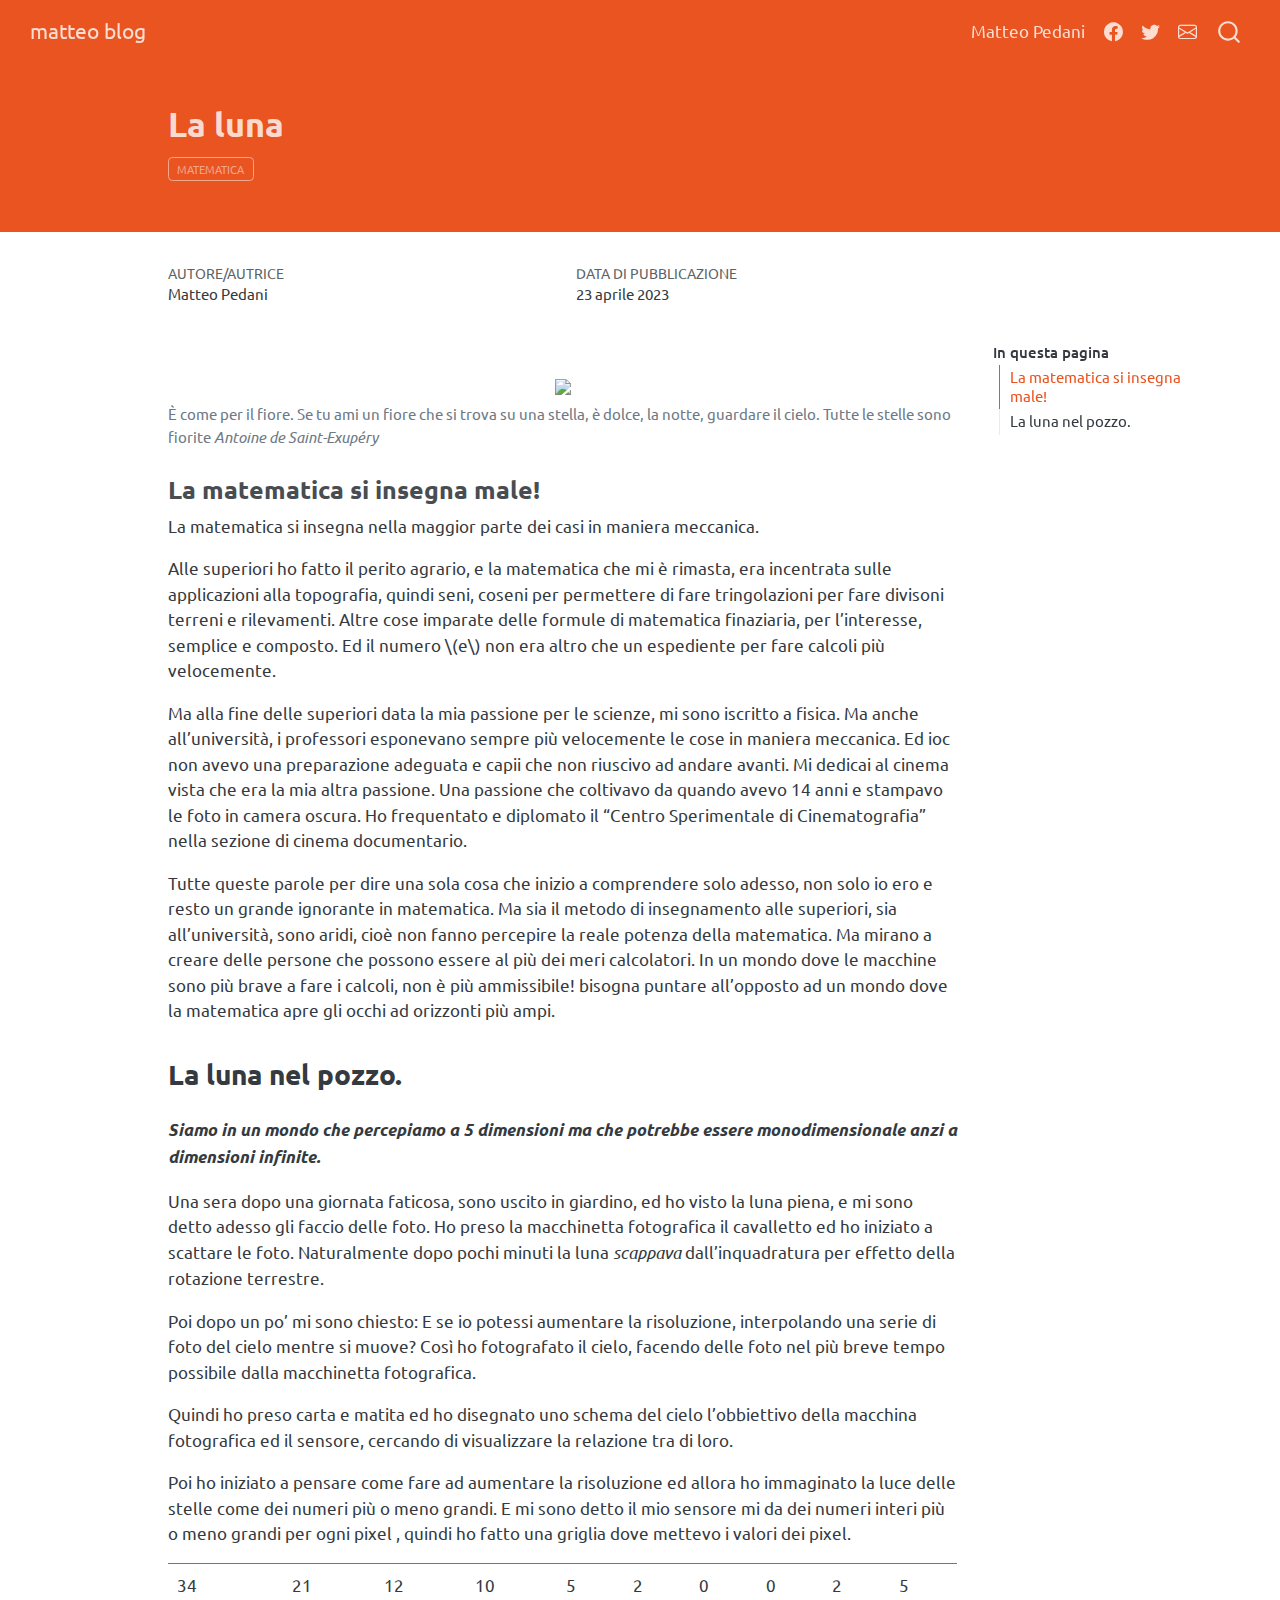
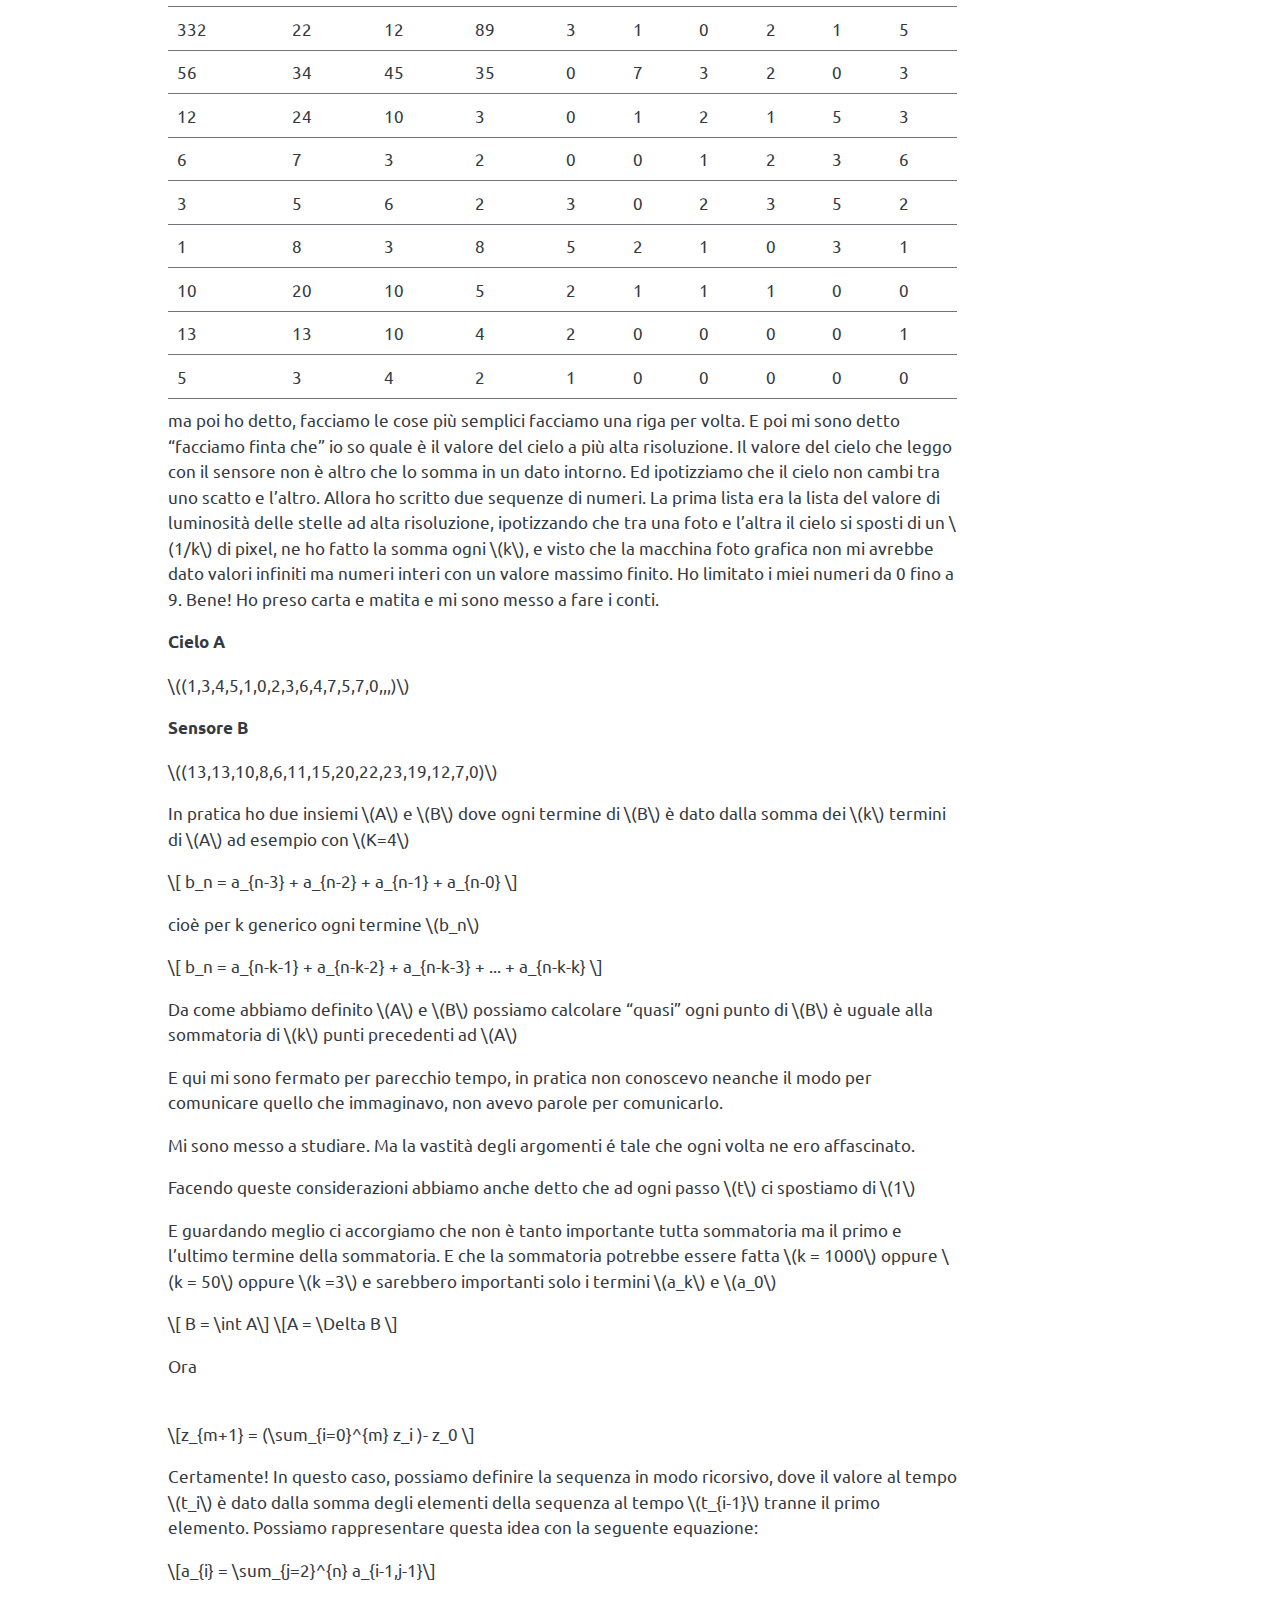
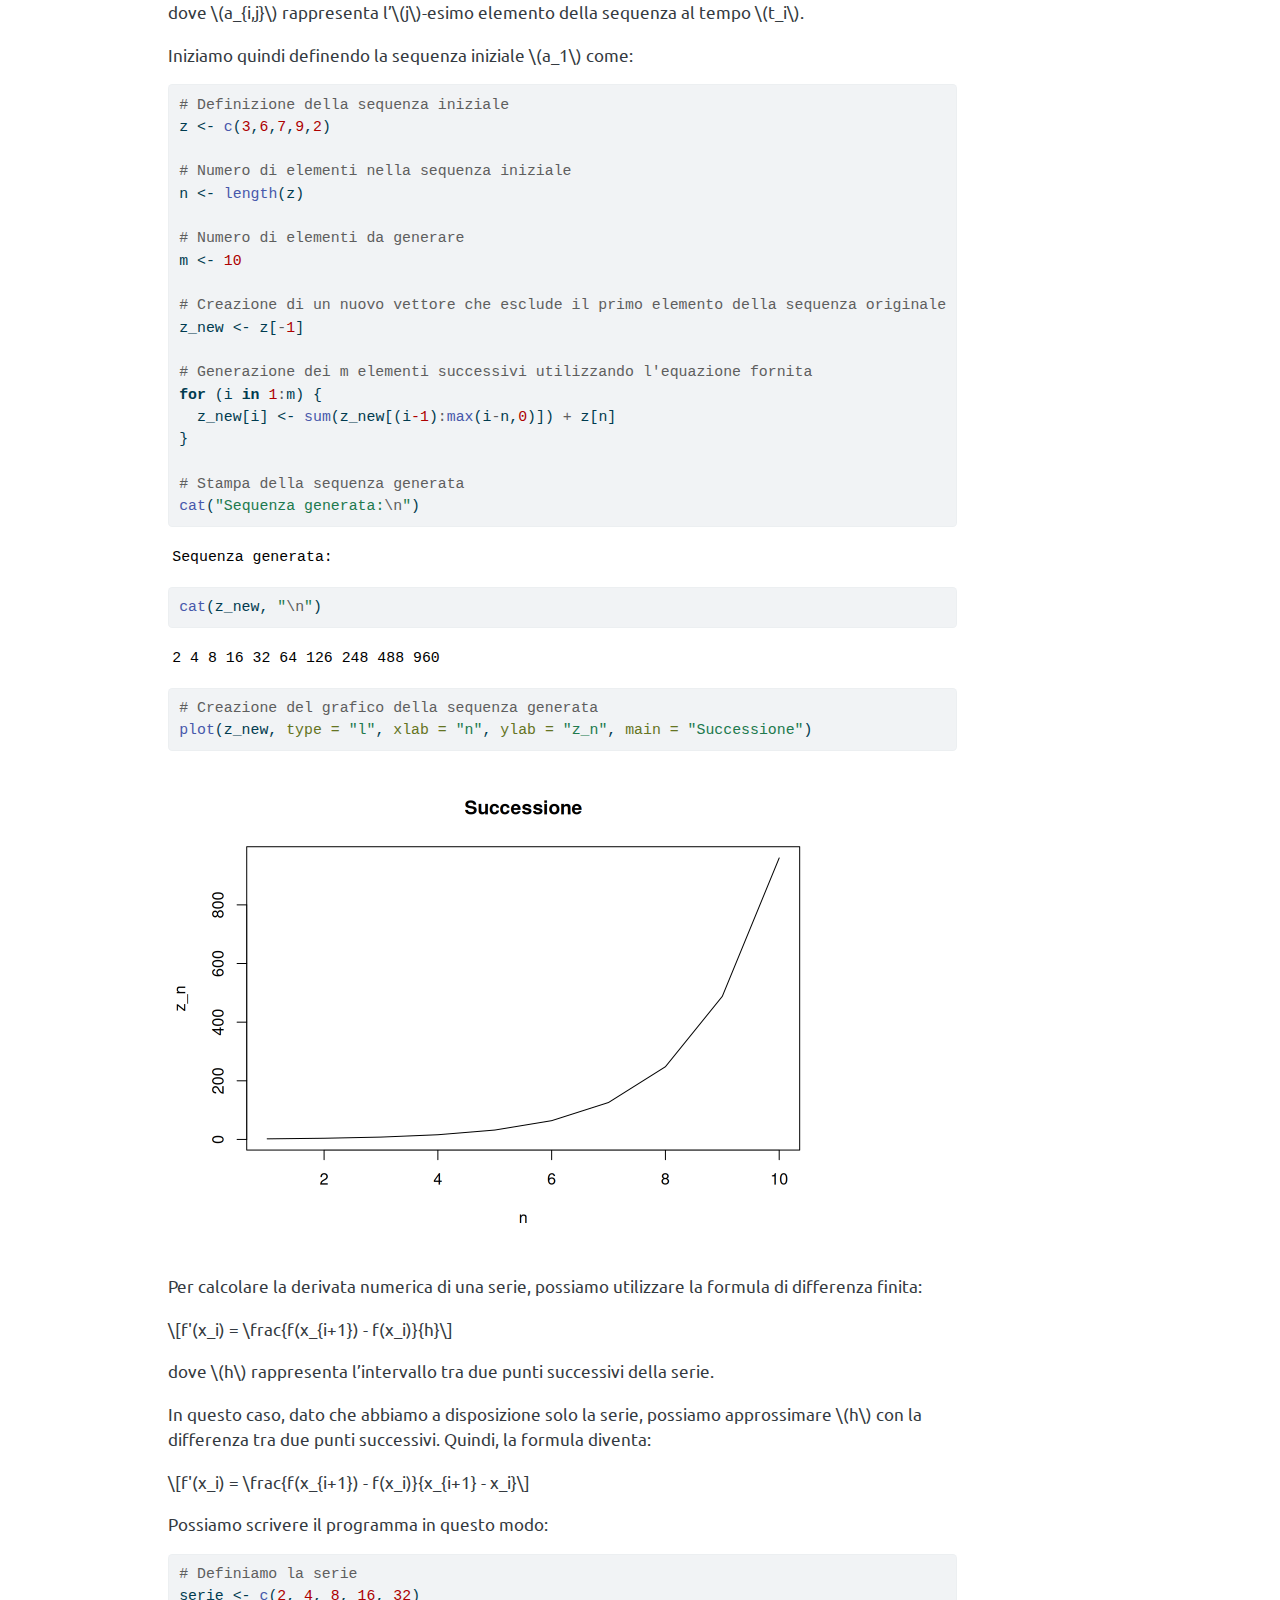
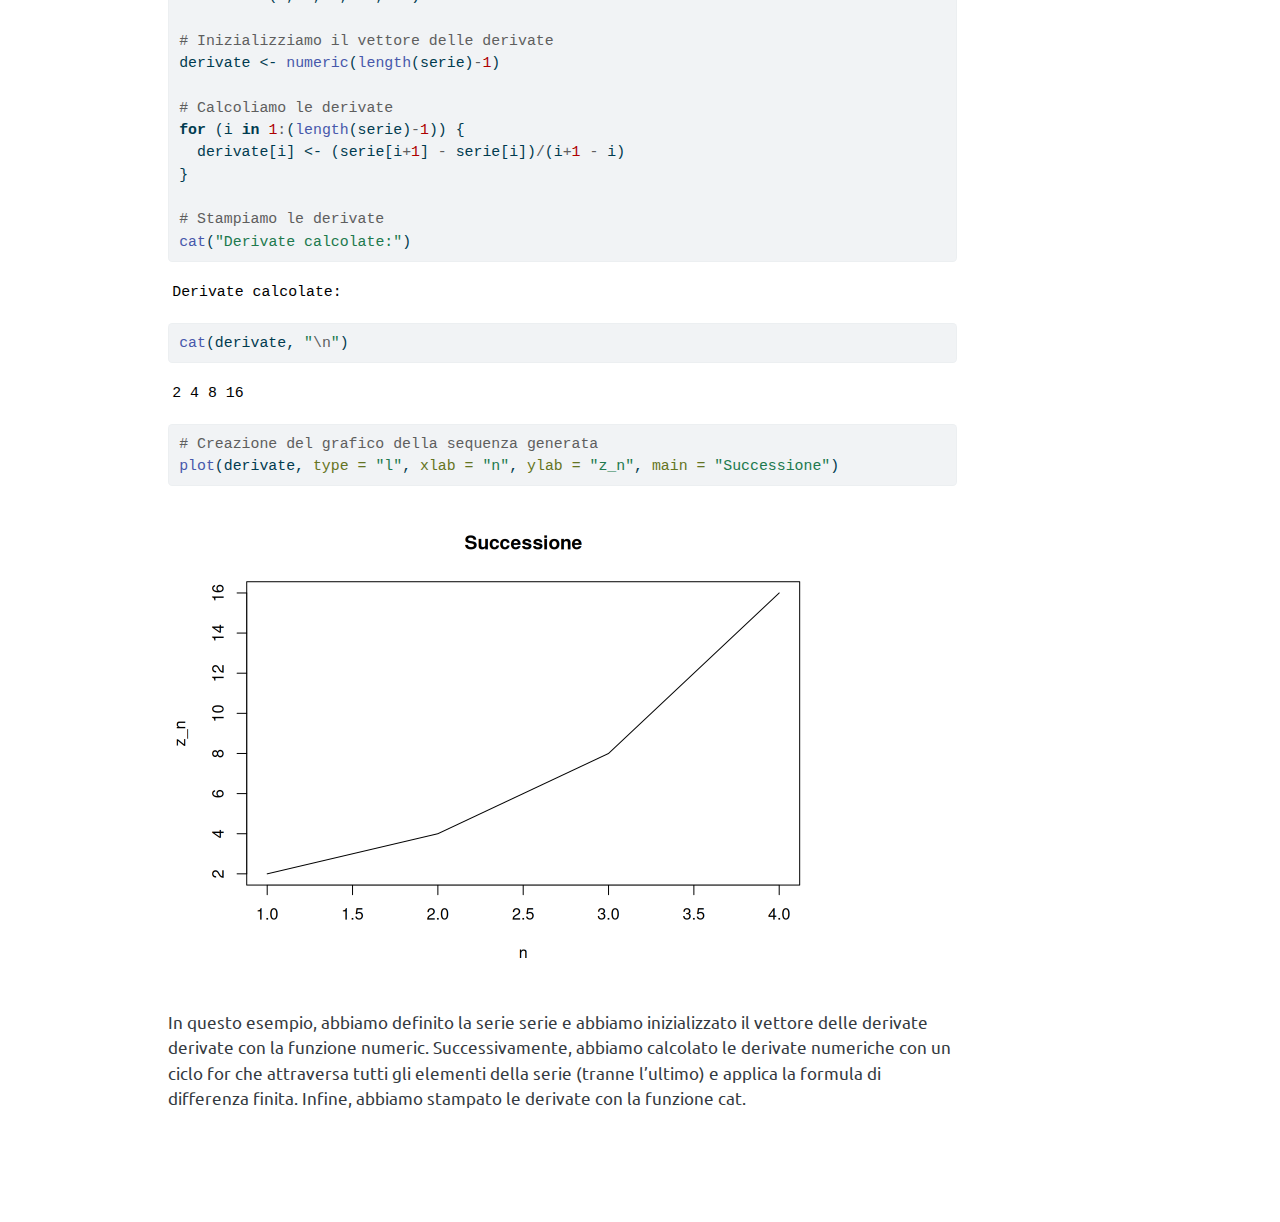
==== docs/posts/luna/index.html @ b1cdf0b7 "inizio" ====
<!DOCTYPE html>
<html xmlns="http://www.w3.org/1999/xhtml" lang="it" xml:lang="it"><head>

<meta charset="utf-8">
<meta name="generator" content="quarto-1.6.33">

<meta name="viewport" content="width=device-width, initial-scale=1.0, user-scalable=yes">

<meta name="author" content="Matteo Pedani">

<title>La luna – matteo blog</title>
<style>
code{white-space: pre-wrap;}
span.smallcaps{font-variant: small-caps;}
div.columns{display: flex; gap: min(4vw, 1.5em);}
div.column{flex: auto; overflow-x: auto;}
div.hanging-indent{margin-left: 1.5em; text-indent: -1.5em;}
ul.task-list{list-style: none;}
ul.task-list li input[type="checkbox"] {
  width: 0.8em;
  margin: 0 0.8em 0.2em -1em; /* quarto-specific, see https://github.com/quarto-dev/quarto-cli/issues/4556 */ 
  vertical-align: middle;
}
/* CSS for syntax highlighting */
pre > code.sourceCode { white-space: pre; position: relative; }
pre > code.sourceCode > span { line-height: 1.25; }
pre > code.sourceCode > span:empty { height: 1.2em; }
.sourceCode { overflow: visible; }
code.sourceCode > span { color: inherit; text-decoration: inherit; }
div.sourceCode { margin: 1em 0; }
pre.sourceCode { margin: 0; }
@media screen {
div.sourceCode { overflow: auto; }
}
@media print {
pre > code.sourceCode { white-space: pre-wrap; }
pre > code.sourceCode > span { display: inline-block; text-indent: -5em; padding-left: 5em; }
}
pre.numberSource code
  { counter-reset: source-line 0; }
pre.numberSource code > span
  { position: relative; left: -4em; counter-increment: source-line; }
pre.numberSource code > span > a:first-child::before
  { content: counter(source-line);
    position: relative; left: -1em; text-align: right; vertical-align: baseline;
    border: none; display: inline-block;
    -webkit-touch-callout: none; -webkit-user-select: none;
    -khtml-user-select: none; -moz-user-select: none;
    -ms-user-select: none; user-select: none;
    padding: 0 4px; width: 4em;
  }
pre.numberSource { margin-left: 3em;  padding-left: 4px; }
div.sourceCode
  {   }
@media screen {
pre > code.sourceCode > span > a:first-child::before { text-decoration: underline; }
}
</style>


<script src="../../site_libs/quarto-nav/quarto-nav.js"></script>
<script src="../../site_libs/quarto-nav/headroom.min.js"></script>
<script src="../../site_libs/clipboard/clipboard.min.js"></script>
<script src="../../site_libs/quarto-search/autocomplete.umd.js"></script>
<script src="../../site_libs/quarto-search/fuse.min.js"></script>
<script src="../../site_libs/quarto-search/quarto-search.js"></script>
<meta name="quarto:offset" content="../../">
<script src="../../site_libs/quarto-html/quarto.js"></script>
<script src="../../site_libs/quarto-html/popper.min.js"></script>
<script src="../../site_libs/quarto-html/tippy.umd.min.js"></script>
<link href="../../site_libs/quarto-html/tippy.css" rel="stylesheet">
<link href="../../site_libs/quarto-html/quarto-syntax-highlighting-07ba0ad10f5680c660e360ac31d2f3b6.css" rel="stylesheet" id="quarto-text-highlighting-styles">
<script src="../../site_libs/bootstrap/bootstrap.min.js"></script>
<link href="../../site_libs/bootstrap/bootstrap-icons.css" rel="stylesheet">
<link href="../../site_libs/bootstrap/bootstrap-d31d694cb709649955545caf9c546a08.min.css" rel="stylesheet" append-hash="true" id="quarto-bootstrap" data-mode="light">
<script id="quarto-search-options" type="application/json">{
  "location": "navbar",
  "copy-button": false,
  "collapse-after": 3,
  "panel-placement": "end",
  "type": "overlay",
  "limit": 50,
  "keyboard-shortcut": [
    "f",
    "/",
    "s"
  ],
  "show-item-context": false,
  "language": {
    "search-no-results-text": "Nessun risultato",
    "search-matching-documents-text": "documenti trovati",
    "search-copy-link-title": "Copiare il link nella ricerca",
    "search-hide-matches-text": "Nascondere i risultati aggiuntivi",
    "search-more-match-text": "ci sono altri risultati in questo documento",
    "search-more-matches-text": "ulteriori risultati in questo documento",
    "search-clear-button-title": "Pulire",
    "search-text-placeholder": "",
    "search-detached-cancel-button-title": "Cancellare",
    "search-submit-button-title": "Inviare",
    "search-label": "Ricerca"
  }
}</script>

  <script src="https://cdnjs.cloudflare.com/polyfill/v3/polyfill.min.js?features=es6"></script>
  <script src="https://cdn.jsdelivr.net/npm/mathjax@3/es5/tex-chtml-full.js" type="text/javascript"></script>

<script type="text/javascript">
const typesetMath = (el) => {
  if (window.MathJax) {
    // MathJax Typeset
    window.MathJax.typeset([el]);
  } else if (window.katex) {
    // KaTeX Render
    var mathElements = el.getElementsByClassName("math");
    var macros = [];
    for (var i = 0; i < mathElements.length; i++) {
      var texText = mathElements[i].firstChild;
      if (mathElements[i].tagName == "SPAN") {
        window.katex.render(texText.data, mathElements[i], {
          displayMode: mathElements[i].classList.contains('display'),
          throwOnError: false,
          macros: macros,
          fleqn: false
        });
      }
    }
  }
}
window.Quarto = {
  typesetMath
};
</script>

<link rel="stylesheet" href="../../styles.css">
</head>

<body class="nav-fixed">

<div id="quarto-search-results"></div>
  <header id="quarto-header" class="headroom fixed-top quarto-banner">
    <nav class="navbar navbar-expand-lg " data-bs-theme="dark">
      <div class="navbar-container container-fluid">
      <div class="navbar-brand-container mx-auto">
    <a class="navbar-brand" href="../../index.html">
    <span class="navbar-title">matteo blog</span>
    </a>
  </div>
            <div id="quarto-search" class="" title="Ricerca"></div>
          <button class="navbar-toggler" type="button" data-bs-toggle="collapse" data-bs-target="#navbarCollapse" aria-controls="navbarCollapse" role="menu" aria-expanded="false" aria-label="Attiva/disattiva la navigazione" onclick="if (window.quartoToggleHeadroom) { window.quartoToggleHeadroom(); }">
  <span class="navbar-toggler-icon"></span>
</button>
          <div class="collapse navbar-collapse" id="navbarCollapse">
            <ul class="navbar-nav navbar-nav-scroll ms-auto">
  <li class="nav-item">
    <a class="nav-link" href="../../about.html"> 
<span class="menu-text">Matteo Pedani</span></a>
  </li>  
  <li class="nav-item compact">
    <a class="nav-link" href="https://www.facebook.com/matteo.pedani"> <i class="bi bi-facebook" role="img">
</i> 
<span class="menu-text"></span></a>
  </li>  
  <li class="nav-item compact">
    <a class="nav-link" href="https://twitter.com/matteopedani"> <i class="bi bi-twitter" role="img">
</i> 
<span class="menu-text"></span></a>
  </li>  
  <li class="nav-item compact">
    <a class="nav-link" href="mailto:matteo@pedani.it"> <i class="bi bi-envelope" role="img" aria-label="Email">
</i> 
<span class="menu-text"></span></a>
  </li>  
</ul>
          </div> <!-- /navcollapse -->
            <div class="quarto-navbar-tools">
</div>
      </div> <!-- /container-fluid -->
    </nav>
</header>
<!-- content -->
<header id="title-block-header" class="quarto-title-block default page-columns page-full">
  <div class="quarto-title-banner page-columns page-full">
    <div class="quarto-title column-body">
      <h1 class="title">La luna</h1>
                                <div class="quarto-categories">
                <div class="quarto-category">matematica</div>
              </div>
                  </div>
  </div>
  <div class="quarto-title-meta">
      <div>
      <div class="quarto-title-meta-heading">Autore/Autrice</div>
      <div class="quarto-title-meta-contents">
               <p>Matteo Pedani </p>
            </div>
    </div>
      <div>
      <div class="quarto-title-meta-heading">Data di Pubblicazione</div>
      <div class="quarto-title-meta-contents">
        <p class="date">23 aprile 2023</p>
      </div>
    </div>
    </div>
  </header><div id="quarto-content" class="quarto-container page-columns page-rows-contents page-layout-article page-navbar">
<!-- sidebar -->
<!-- margin-sidebar -->
    <div id="quarto-margin-sidebar" class="sidebar margin-sidebar">
        <nav id="TOC" role="doc-toc" class="toc-active">
    <h2 id="toc-title">In questa pagina</h2>
  <ul>
  <li><a href="#la-matematica-si-insegna-male" id="toc-la-matematica-si-insegna-male" class="nav-link active" data-scroll-target="#la-matematica-si-insegna-male">La matematica si insegna male!</a></li>
  <li><a href="#la-luna-nel-pozzo." id="toc-la-luna-nel-pozzo." class="nav-link" data-scroll-target="#la-luna-nel-pozzo.">La luna nel pozzo.</a></li>
  </ul>
</nav>
    </div>
<!-- main -->
<div class="quarto-about-solana column-body">
  <div class="about-entity">
    <div class="entity-contents">
       
      <div class="about-contents"><main class="content quarto-banner-title-block" id="quarto-document-content">

<div class="quarto-figure quarto-figure-center">
<figure class="figure">
<p><img src="https://maken.wikiwijs.nl/generated/s1152x864_0cf098bb28ee6a33d8f6960f569ac4a38585d4bf.jpg" class="img-fluid figure-img"></p>
<figcaption>È come per il fiore. Se tu ami un fiore che si trova su una stella, è dolce, la notte, guardare il cielo. Tutte le stelle sono fiorite <em>Antoine de Saint-Exupéry</em></figcaption>
</figure>
</div>
<section id="la-matematica-si-insegna-male" class="level3">
<h3 data-anchor-id="la-matematica-si-insegna-male">La matematica si insegna male!</h3>
<p>La matematica si insegna nella maggior parte dei casi in maniera meccanica.</p>
<p>Alle superiori ho fatto il perito agrario, e la matematica che mi è rimasta, era incentrata sulle applicazioni alla topografia, quindi seni, coseni per permettere di fare tringolazioni per fare divisoni terreni e rilevamenti. Altre cose imparate delle formule di matematica finaziaria, per l’interesse, semplice e composto. Ed il numero <span class="math inline">\(e\)</span> non era altro che un espediente per fare calcoli più velocemente.</p>
<p>Ma alla fine delle superiori data la mia passione per le scienze, mi sono iscritto a fisica. Ma anche all’università, i professori esponevano sempre più velocemente le cose in maniera meccanica. Ed ioc non avevo una preparazione adeguata e capii che non riuscivo ad andare avanti. Mi dedicai al cinema vista che era la mia altra passione. Una passione che coltivavo da quando avevo 14 anni e stampavo le foto in camera oscura. Ho frequentato e diplomato il “Centro Sperimentale di Cinematografia” nella sezione di cinema documentario.</p>
<p>Tutte queste parole per dire una sola cosa che inizio a comprendere solo adesso, non solo io ero e resto un grande ignorante in matematica. Ma sia il metodo di insegnamento alle superiori, sia all’università, sono aridi, cioè non fanno percepire la reale potenza della matematica. Ma mirano a creare delle persone che possono essere al più dei meri calcolatori. In un mondo dove le macchine sono più brave a fare i calcoli, non è più ammissibile! bisogna puntare all’opposto ad un mondo dove la matematica apre gli occhi ad orizzonti più ampi.</p>
</section>
<section id="la-luna-nel-pozzo." class="level2">
<h2 data-anchor-id="la-luna-nel-pozzo.">La luna nel pozzo.</h2>
<p><strong><em>Siamo in un mondo che percepiamo a 5 dimensioni ma che potrebbe essere monodimensionale</em></strong> <strong><em>anzi a dimensioni infinite.</em></strong></p>
<p>Una sera dopo una giornata faticosa, sono uscito in giardino, ed ho visto la luna piena, e mi sono detto adesso gli faccio delle foto. Ho preso la macchinetta fotografica il cavalletto ed ho iniziato a scattare le foto. Naturalmente dopo pochi minuti la luna <em>scappava</em> dall’inquadratura per effetto della rotazione terrestre.</p>
<p>Poi dopo un po’ mi sono chiesto: E se io potessi aumentare la risoluzione, interpolando una serie di foto del cielo mentre si muove? Così ho fotografato il cielo, facendo delle foto nel più breve tempo possibile dalla macchinetta fotografica.</p>
<p>Quindi ho preso carta e matita ed ho disegnato uno schema del cielo l’obbiettivo della macchina fotografica ed il sensore, cercando di visualizzare la relazione tra di loro.</p>
<p>Poi ho iniziato a pensare come fare ad aumentare la risoluzione ed allora ho immaginato la luce delle stelle come dei numeri più o meno grandi. E mi sono detto il mio sensore mi da dei numeri interi più o meno grandi per ogni pixel , quindi ho fatto una griglia dove mettevo i valori dei pixel.</p>
<table class="caption-top table">
<tbody>
<tr class="odd">
<td>34</td>
<td>21</td>
<td>12</td>
<td>10</td>
<td>5</td>
<td>2</td>
<td>0</td>
<td>0</td>
<td>2</td>
<td>5</td>
</tr>
<tr class="even">
<td>332</td>
<td>22</td>
<td>12</td>
<td>89</td>
<td>3</td>
<td>1</td>
<td>0</td>
<td>2</td>
<td>1</td>
<td>5</td>
</tr>
<tr class="odd">
<td>56</td>
<td>34</td>
<td>45</td>
<td>35</td>
<td>0</td>
<td>7</td>
<td>3</td>
<td>2</td>
<td>0</td>
<td>3</td>
</tr>
<tr class="even">
<td>12</td>
<td>24</td>
<td>10</td>
<td>3</td>
<td>0</td>
<td>1</td>
<td>2</td>
<td>1</td>
<td>5</td>
<td>3</td>
</tr>
<tr class="odd">
<td>6</td>
<td>7</td>
<td>3</td>
<td>2</td>
<td>0</td>
<td>0</td>
<td>1</td>
<td>2</td>
<td>3</td>
<td>6</td>
</tr>
<tr class="even">
<td>3</td>
<td>5</td>
<td>6</td>
<td>2</td>
<td>3</td>
<td>0</td>
<td>2</td>
<td>3</td>
<td>5</td>
<td>2</td>
</tr>
<tr class="odd">
<td>1</td>
<td>8</td>
<td>3</td>
<td>8</td>
<td>5</td>
<td>2</td>
<td>1</td>
<td>0</td>
<td>3</td>
<td>1</td>
</tr>
<tr class="even">
<td>10</td>
<td>20</td>
<td>10</td>
<td>5</td>
<td>2</td>
<td>1</td>
<td>1</td>
<td>1</td>
<td>0</td>
<td>0</td>
</tr>
<tr class="odd">
<td>13</td>
<td>13</td>
<td>10</td>
<td>4</td>
<td>2</td>
<td>0</td>
<td>0</td>
<td>0</td>
<td>0</td>
<td>1</td>
</tr>
<tr class="even">
<td>5</td>
<td>3</td>
<td>4</td>
<td>2</td>
<td>1</td>
<td>0</td>
<td>0</td>
<td>0</td>
<td>0</td>
<td>0</td>
</tr>
</tbody>
</table>
<p>ma poi ho detto, facciamo le cose più semplici facciamo una riga per volta. E poi mi sono detto “facciamo finta che” io so quale è il valore del cielo a più alta risoluzione. Il valore del cielo che leggo con il sensore non è altro che lo somma in un dato intorno. Ed ipotizziamo che il cielo non cambi tra uno scatto e l’altro. Allora ho scritto due sequenze di numeri. La prima lista era la lista del valore di luminosità delle stelle ad alta risoluzione, ipotizzando che tra una foto e l’altra il cielo si sposti di un <span class="math inline">\(1/k\)</span> di pixel, ne ho fatto la somma ogni <span class="math inline">\(k\)</span>, e visto che la macchina foto grafica non mi avrebbe dato valori infiniti ma numeri interi con un valore massimo finito. Ho limitato i miei numeri da 0 fino a 9. Bene! Ho preso carta e matita e mi sono messo a fare i conti.</p>
<p><strong>Cielo A</strong></p>
<p><span class="math inline">\((1,3,4,5,1,0,2,3,6,4,7,5,7,0,,,)\)</span></p>
<p><strong>Sensore B</strong></p>
<p><span class="math inline">\((13,13,10,8,6,11,15,20,22,23,19,12,7,0)\)</span></p>
<p>In pratica ho due insiemi <span class="math inline">\(A\)</span> e <span class="math inline">\(B\)</span> dove ogni termine di <span class="math inline">\(B\)</span> è dato dalla somma dei <span class="math inline">\(k\)</span> termini di <span class="math inline">\(A\)</span> ad esempio con <span class="math inline">\(K=4\)</span></p>
<p><span class="math display">\[
b_n = a_{n-3} + a_{n-2} + a_{n-1} + a_{n-0}
\]</span></p>
<p>cioè per k generico ogni termine <span class="math inline">\(b_n\)</span></p>
<p><span class="math display">\[
b_n = a_{n-k-1} + a_{n-k-2} + a_{n-k-3} + ... + a_{n-k-k}
\]</span></p>
<p>Da come abbiamo definito <span class="math inline">\(A\)</span> e <span class="math inline">\(B\)</span> possiamo calcolare “quasi” ogni punto di <span class="math inline">\(B\)</span> è uguale alla sommatoria di <span class="math inline">\(k\)</span> punti precedenti ad <span class="math inline">\(A\)</span></p>
<p>E qui mi sono fermato per parecchio tempo, in pratica non conoscevo neanche il modo per comunicare quello che immaginavo, non avevo parole per comunicarlo.</p>
<p>Mi sono messo a studiare. Ma la vastità degli argomenti é tale che ogni volta ne ero affascinato.</p>
<p>Facendo queste considerazioni abbiamo anche detto che ad ogni passo <span class="math inline">\(t\)</span> ci spostiamo di <span class="math inline">\(1\)</span></p>
<p>E guardando meglio ci accorgiamo che non è tanto importante tutta sommatoria ma il primo e l’ultimo termine della sommatoria. E che la sommatoria potrebbe essere fatta <span class="math inline">\(k = 1000\)</span> oppure <span class="math inline">\(k = 50\)</span> oppure <span class="math inline">\(k =3\)</span> e sarebbero importanti solo i termini <span class="math inline">\(a_k\)</span> e <span class="math inline">\(a_0\)</span></p>
<p><span class="math display">\[ B = \int A\]</span> <span class="math display">\[A = \Delta B \]</span></p>
<p>Ora</p>
<p><br>
<span class="math display">\[z_{m+1} = (\sum_{i=0}^{m} z_i )- z_0 \]</span></p>
<p>Certamente! In questo caso, possiamo definire la sequenza in modo ricorsivo, dove il valore al tempo <span class="math inline">\(t_i\)</span> è dato dalla somma degli elementi della sequenza al tempo <span class="math inline">\(t_{i-1}\)</span> tranne il primo elemento. Possiamo rappresentare questa idea con la seguente equazione:</p>
<p><span class="math display">\[a_{i} = \sum_{j=2}^{n} a_{i-1,j-1}\]</span></p>
<p>dove <span class="math inline">\(a_{i,j}\)</span> rappresenta l’<span class="math inline">\(j\)</span>-esimo elemento della sequenza al tempo <span class="math inline">\(t_i\)</span>.</p>
<p>Iniziamo quindi definendo la sequenza iniziale <span class="math inline">\(a_1\)</span> come:</p>
<div class="cell">
<div class="sourceCode cell-code" id="cb1"><pre class="sourceCode r code-with-copy"><code class="sourceCode r"><span id="cb1-1"><a href="#cb1-1" aria-hidden="true" tabindex="-1"></a><span class="co"># Definizione della sequenza iniziale</span></span>
<span id="cb1-2"><a href="#cb1-2" aria-hidden="true" tabindex="-1"></a>z <span class="ot">&lt;-</span> <span class="fu">c</span>(<span class="dv">3</span>,<span class="dv">6</span>,<span class="dv">7</span>,<span class="dv">9</span>,<span class="dv">2</span>)</span>
<span id="cb1-3"><a href="#cb1-3" aria-hidden="true" tabindex="-1"></a></span>
<span id="cb1-4"><a href="#cb1-4" aria-hidden="true" tabindex="-1"></a><span class="co"># Numero di elementi nella sequenza iniziale</span></span>
<span id="cb1-5"><a href="#cb1-5" aria-hidden="true" tabindex="-1"></a>n <span class="ot">&lt;-</span> <span class="fu">length</span>(z)</span>
<span id="cb1-6"><a href="#cb1-6" aria-hidden="true" tabindex="-1"></a></span>
<span id="cb1-7"><a href="#cb1-7" aria-hidden="true" tabindex="-1"></a><span class="co"># Numero di elementi da generare</span></span>
<span id="cb1-8"><a href="#cb1-8" aria-hidden="true" tabindex="-1"></a>m <span class="ot">&lt;-</span> <span class="dv">10</span></span>
<span id="cb1-9"><a href="#cb1-9" aria-hidden="true" tabindex="-1"></a></span>
<span id="cb1-10"><a href="#cb1-10" aria-hidden="true" tabindex="-1"></a><span class="co"># Creazione di un nuovo vettore che esclude il primo elemento della sequenza originale</span></span>
<span id="cb1-11"><a href="#cb1-11" aria-hidden="true" tabindex="-1"></a>z_new <span class="ot">&lt;-</span> z[<span class="sc">-</span><span class="dv">1</span>]</span>
<span id="cb1-12"><a href="#cb1-12" aria-hidden="true" tabindex="-1"></a></span>
<span id="cb1-13"><a href="#cb1-13" aria-hidden="true" tabindex="-1"></a><span class="co"># Generazione dei m elementi successivi utilizzando l'equazione fornita</span></span>
<span id="cb1-14"><a href="#cb1-14" aria-hidden="true" tabindex="-1"></a><span class="cf">for</span> (i <span class="cf">in</span> <span class="dv">1</span><span class="sc">:</span>m) {</span>
<span id="cb1-15"><a href="#cb1-15" aria-hidden="true" tabindex="-1"></a>  z_new[i] <span class="ot">&lt;-</span> <span class="fu">sum</span>(z_new[(i<span class="dv">-1</span>)<span class="sc">:</span><span class="fu">max</span>(i<span class="sc">-</span>n,<span class="dv">0</span>)]) <span class="sc">+</span> z[n]</span>
<span id="cb1-16"><a href="#cb1-16" aria-hidden="true" tabindex="-1"></a>}</span>
<span id="cb1-17"><a href="#cb1-17" aria-hidden="true" tabindex="-1"></a></span>
<span id="cb1-18"><a href="#cb1-18" aria-hidden="true" tabindex="-1"></a><span class="co"># Stampa della sequenza generata</span></span>
<span id="cb1-19"><a href="#cb1-19" aria-hidden="true" tabindex="-1"></a><span class="fu">cat</span>(<span class="st">"Sequenza generata:</span><span class="sc">\n</span><span class="st">"</span>)</span></code><button title="Copia negli appunti" class="code-copy-button"><i class="bi"></i></button></pre></div>
<div class="cell-output cell-output-stdout">
<pre><code>Sequenza generata:</code></pre>
</div>
<div class="sourceCode cell-code" id="cb3"><pre class="sourceCode r code-with-copy"><code class="sourceCode r"><span id="cb3-1"><a href="#cb3-1" aria-hidden="true" tabindex="-1"></a><span class="fu">cat</span>(z_new, <span class="st">"</span><span class="sc">\n</span><span class="st">"</span>)</span></code><button title="Copia negli appunti" class="code-copy-button"><i class="bi"></i></button></pre></div>
<div class="cell-output cell-output-stdout">
<pre><code>2 4 8 16 32 64 126 248 488 960 </code></pre>
</div>
<div class="sourceCode cell-code" id="cb5"><pre class="sourceCode r code-with-copy"><code class="sourceCode r"><span id="cb5-1"><a href="#cb5-1" aria-hidden="true" tabindex="-1"></a><span class="co"># Creazione del grafico della sequenza generata</span></span>
<span id="cb5-2"><a href="#cb5-2" aria-hidden="true" tabindex="-1"></a><span class="fu">plot</span>(z_new, <span class="at">type =</span> <span class="st">"l"</span>, <span class="at">xlab =</span> <span class="st">"n"</span>, <span class="at">ylab =</span> <span class="st">"z_n"</span>, <span class="at">main =</span> <span class="st">"Successione"</span>)</span></code><button title="Copia negli appunti" class="code-copy-button"><i class="bi"></i></button></pre></div>
<div class="cell-output-display">
<div>
<figure class="figure">
<p><img src="index_files/figure-html/unnamed-chunk-1-1.png" class="img-fluid figure-img" width="672"></p>
</figure>
</div>
</div>
</div>
<p>Per calcolare la derivata numerica di una serie, possiamo utilizzare la formula di differenza finita:</p>
<p><span class="math display">\[f'(x_i) = \frac{f(x_{i+1}) - f(x_i)}{h}\]</span></p>
<p>dove <span class="math inline">\(h\)</span> rappresenta l’intervallo tra due punti successivi della serie.</p>
<p>In questo caso, dato che abbiamo a disposizione solo la serie, possiamo approssimare <span class="math inline">\(h\)</span> con la differenza tra due punti successivi. Quindi, la formula diventa:</p>
<p><span class="math display">\[f'(x_i) = \frac{f(x_{i+1}) - f(x_i)}{x_{i+1} - x_i}\]</span></p>
<p>Possiamo scrivere il programma in questo modo:</p>
<div class="cell">
<div class="sourceCode cell-code" id="cb6"><pre class="sourceCode r code-with-copy"><code class="sourceCode r"><span id="cb6-1"><a href="#cb6-1" aria-hidden="true" tabindex="-1"></a><span class="co"># Definiamo la serie</span></span>
<span id="cb6-2"><a href="#cb6-2" aria-hidden="true" tabindex="-1"></a>serie <span class="ot">&lt;-</span> <span class="fu">c</span>(<span class="dv">2</span>, <span class="dv">4</span>, <span class="dv">8</span>, <span class="dv">16</span>, <span class="dv">32</span>)</span>
<span id="cb6-3"><a href="#cb6-3" aria-hidden="true" tabindex="-1"></a></span>
<span id="cb6-4"><a href="#cb6-4" aria-hidden="true" tabindex="-1"></a><span class="co"># Inizializziamo il vettore delle derivate</span></span>
<span id="cb6-5"><a href="#cb6-5" aria-hidden="true" tabindex="-1"></a>derivate <span class="ot">&lt;-</span> <span class="fu">numeric</span>(<span class="fu">length</span>(serie)<span class="sc">-</span><span class="dv">1</span>)</span>
<span id="cb6-6"><a href="#cb6-6" aria-hidden="true" tabindex="-1"></a></span>
<span id="cb6-7"><a href="#cb6-7" aria-hidden="true" tabindex="-1"></a><span class="co"># Calcoliamo le derivate</span></span>
<span id="cb6-8"><a href="#cb6-8" aria-hidden="true" tabindex="-1"></a><span class="cf">for</span> (i <span class="cf">in</span> <span class="dv">1</span><span class="sc">:</span>(<span class="fu">length</span>(serie)<span class="sc">-</span><span class="dv">1</span>)) {</span>
<span id="cb6-9"><a href="#cb6-9" aria-hidden="true" tabindex="-1"></a>  derivate[i] <span class="ot">&lt;-</span> (serie[i<span class="sc">+</span><span class="dv">1</span>] <span class="sc">-</span> serie[i])<span class="sc">/</span>(i<span class="sc">+</span><span class="dv">1</span> <span class="sc">-</span> i)</span>
<span id="cb6-10"><a href="#cb6-10" aria-hidden="true" tabindex="-1"></a>}</span>
<span id="cb6-11"><a href="#cb6-11" aria-hidden="true" tabindex="-1"></a></span>
<span id="cb6-12"><a href="#cb6-12" aria-hidden="true" tabindex="-1"></a><span class="co"># Stampiamo le derivate</span></span>
<span id="cb6-13"><a href="#cb6-13" aria-hidden="true" tabindex="-1"></a><span class="fu">cat</span>(<span class="st">"Derivate calcolate:"</span>)</span></code><button title="Copia negli appunti" class="code-copy-button"><i class="bi"></i></button></pre></div>
<div class="cell-output cell-output-stdout">
<pre><code>Derivate calcolate:</code></pre>
</div>
<div class="sourceCode cell-code" id="cb8"><pre class="sourceCode r code-with-copy"><code class="sourceCode r"><span id="cb8-1"><a href="#cb8-1" aria-hidden="true" tabindex="-1"></a><span class="fu">cat</span>(derivate, <span class="st">"</span><span class="sc">\n</span><span class="st">"</span>)</span></code><button title="Copia negli appunti" class="code-copy-button"><i class="bi"></i></button></pre></div>
<div class="cell-output cell-output-stdout">
<pre><code>2 4 8 16 </code></pre>
</div>
<div class="sourceCode cell-code" id="cb10"><pre class="sourceCode r code-with-copy"><code class="sourceCode r"><span id="cb10-1"><a href="#cb10-1" aria-hidden="true" tabindex="-1"></a><span class="co"># Creazione del grafico della sequenza generata</span></span>
<span id="cb10-2"><a href="#cb10-2" aria-hidden="true" tabindex="-1"></a><span class="fu">plot</span>(derivate, <span class="at">type =</span> <span class="st">"l"</span>, <span class="at">xlab =</span> <span class="st">"n"</span>, <span class="at">ylab =</span> <span class="st">"z_n"</span>, <span class="at">main =</span> <span class="st">"Successione"</span>)</span></code><button title="Copia negli appunti" class="code-copy-button"><i class="bi"></i></button></pre></div>
<div class="cell-output-display">
<div>
<figure class="figure">
<p><img src="index_files/figure-html/unnamed-chunk-2-1.png" class="img-fluid figure-img" width="672"></p>
</figure>
</div>
</div>
</div>
<p>In questo esempio, abbiamo definito la serie serie e abbiamo inizializzato il vettore delle derivate derivate con la funzione numeric. Successivamente, abbiamo calcolato le derivate numeriche con un ciclo for che attraversa tutti gli elementi della serie (tranne l’ultimo) e applica la formula di differenza finita. Infine, abbiamo stampato le derivate con la funzione cat.</p>


</section>
</main></div>
    </div>
  </div>
</div>
 <!-- /main -->
<script id="quarto-html-after-body" type="application/javascript">
window.document.addEventListener("DOMContentLoaded", function (event) {
  const toggleBodyColorMode = (bsSheetEl) => {
    const mode = bsSheetEl.getAttribute("data-mode");
    const bodyEl = window.document.querySelector("body");
    if (mode === "dark") {
      bodyEl.classList.add("quarto-dark");
      bodyEl.classList.remove("quarto-light");
    } else {
      bodyEl.classList.add("quarto-light");
      bodyEl.classList.remove("quarto-dark");
    }
  }
  const toggleBodyColorPrimary = () => {
    const bsSheetEl = window.document.querySelector("link#quarto-bootstrap");
    if (bsSheetEl) {
      toggleBodyColorMode(bsSheetEl);
    }
  }
  toggleBodyColorPrimary();  
  const isCodeAnnotation = (el) => {
    for (const clz of el.classList) {
      if (clz.startsWith('code-annotation-')) {                     
        return true;
      }
    }
    return false;
  }
  const onCopySuccess = function(e) {
    // button target
    const button = e.trigger;
    // don't keep focus
    button.blur();
    // flash "checked"
    button.classList.add('code-copy-button-checked');
    var currentTitle = button.getAttribute("title");
    button.setAttribute("title", "Copiato!");
    let tooltip;
    if (window.bootstrap) {
      button.setAttribute("data-bs-toggle", "tooltip");
      button.setAttribute("data-bs-placement", "left");
      button.setAttribute("data-bs-title", "Copiato!");
      tooltip = new bootstrap.Tooltip(button, 
        { trigger: "manual", 
          customClass: "code-copy-button-tooltip",
          offset: [0, -8]});
      tooltip.show();    
    }
    setTimeout(function() {
      if (tooltip) {
        tooltip.hide();
        button.removeAttribute("data-bs-title");
        button.removeAttribute("data-bs-toggle");
        button.removeAttribute("data-bs-placement");
      }
      button.setAttribute("title", currentTitle);
      button.classList.remove('code-copy-button-checked');
    }, 1000);
    // clear code selection
    e.clearSelection();
  }
  const getTextToCopy = function(trigger) {
      const codeEl = trigger.previousElementSibling.cloneNode(true);
      for (const childEl of codeEl.children) {
        if (isCodeAnnotation(childEl)) {
          childEl.remove();
        }
      }
      return codeEl.innerText;
  }
  const clipboard = new window.ClipboardJS('.code-copy-button:not([data-in-quarto-modal])', {
    text: getTextToCopy
  });
  clipboard.on('success', onCopySuccess);
  if (window.document.getElementById('quarto-embedded-source-code-modal')) {
    // For code content inside modals, clipBoardJS needs to be initialized with a container option
    // TODO: Check when it could be a function (https://github.com/zenorocha/clipboard.js/issues/860)
    const clipboardModal = new window.ClipboardJS('.code-copy-button[data-in-quarto-modal]', {
      text: getTextToCopy,
      container: window.document.getElementById('quarto-embedded-source-code-modal')
    });
    clipboardModal.on('success', onCopySuccess);
  }
    var localhostRegex = new RegExp(/^(?:http|https):\/\/localhost\:?[0-9]*\//);
    var mailtoRegex = new RegExp(/^mailto:/);
      var filterRegex = new RegExp('/' + window.location.host + '/');
    var isInternal = (href) => {
        return filterRegex.test(href) || localhostRegex.test(href) || mailtoRegex.test(href);
    }
    // Inspect non-navigation links and adorn them if external
 	var links = window.document.querySelectorAll('a[href]:not(.nav-link):not(.navbar-brand):not(.toc-action):not(.sidebar-link):not(.sidebar-item-toggle):not(.pagination-link):not(.no-external):not([aria-hidden]):not(.dropdown-item):not(.quarto-navigation-tool):not(.about-link)');
    for (var i=0; i<links.length; i++) {
      const link = links[i];
      if (!isInternal(link.href)) {
        // undo the damage that might have been done by quarto-nav.js in the case of
        // links that we want to consider external
        if (link.dataset.originalHref !== undefined) {
          link.href = link.dataset.originalHref;
        }
      }
    }
  function tippyHover(el, contentFn, onTriggerFn, onUntriggerFn) {
    const config = {
      allowHTML: true,
      maxWidth: 500,
      delay: 100,
      arrow: false,
      appendTo: function(el) {
          return el.parentElement;
      },
      interactive: true,
      interactiveBorder: 10,
      theme: 'quarto',
      placement: 'bottom-start',
    };
    if (contentFn) {
      config.content = contentFn;
    }
    if (onTriggerFn) {
      config.onTrigger = onTriggerFn;
    }
    if (onUntriggerFn) {
      config.onUntrigger = onUntriggerFn;
    }
    window.tippy(el, config); 
  }
  const noterefs = window.document.querySelectorAll('a[role="doc-noteref"]');
  for (var i=0; i<noterefs.length; i++) {
    const ref = noterefs[i];
    tippyHover(ref, function() {
      // use id or data attribute instead here
      let href = ref.getAttribute('data-footnote-href') || ref.getAttribute('href');
      try { href = new URL(href).hash; } catch {}
      const id = href.replace(/^#\/?/, "");
      const note = window.document.getElementById(id);
      if (note) {
        return note.innerHTML;
      } else {
        return "";
      }
    });
  }
  const xrefs = window.document.querySelectorAll('a.quarto-xref');
  const processXRef = (id, note) => {
    // Strip column container classes
    const stripColumnClz = (el) => {
      el.classList.remove("page-full", "page-columns");
      if (el.children) {
        for (const child of el.children) {
          stripColumnClz(child);
        }
      }
    }
    stripColumnClz(note)
    if (id === null || id.startsWith('sec-')) {
      // Special case sections, only their first couple elements
      const container = document.createElement("div");
      if (note.children && note.children.length > 2) {
        container.appendChild(note.children[0].cloneNode(true));
        for (let i = 1; i < note.children.length; i++) {
          const child = note.children[i];
          if (child.tagName === "P" && child.innerText === "") {
            continue;
          } else {
            container.appendChild(child.cloneNode(true));
            break;
          }
        }
        if (window.Quarto?.typesetMath) {
          window.Quarto.typesetMath(container);
        }
        return container.innerHTML
      } else {
        if (window.Quarto?.typesetMath) {
          window.Quarto.typesetMath(note);
        }
        return note.innerHTML;
      }
    } else {
      // Remove any anchor links if they are present
      const anchorLink = note.querySelector('a.anchorjs-link');
      if (anchorLink) {
        anchorLink.remove();
      }
      if (window.Quarto?.typesetMath) {
        window.Quarto.typesetMath(note);
      }
      // TODO in 1.5, we should make sure this works without a callout special case
      if (note.classList.contains("callout")) {
        return note.outerHTML;
      } else {
        return note.innerHTML;
      }
    }
  }
  for (var i=0; i<xrefs.length; i++) {
    const xref = xrefs[i];
    tippyHover(xref, undefined, function(instance) {
      instance.disable();
      let url = xref.getAttribute('href');
      let hash = undefined; 
      if (url.startsWith('#')) {
        hash = url;
      } else {
        try { hash = new URL(url).hash; } catch {}
      }
      if (hash) {
        const id = hash.replace(/^#\/?/, "");
        const note = window.document.getElementById(id);
        if (note !== null) {
          try {
            const html = processXRef(id, note.cloneNode(true));
            instance.setContent(html);
          } finally {
            instance.enable();
            instance.show();
          }
        } else {
          // See if we can fetch this
          fetch(url.split('#')[0])
          .then(res => res.text())
          .then(html => {
            const parser = new DOMParser();
            const htmlDoc = parser.parseFromString(html, "text/html");
            const note = htmlDoc.getElementById(id);
            if (note !== null) {
              const html = processXRef(id, note);
              instance.setContent(html);
            } 
          }).finally(() => {
            instance.enable();
            instance.show();
          });
        }
      } else {
        // See if we can fetch a full url (with no hash to target)
        // This is a special case and we should probably do some content thinning / targeting
        fetch(url)
        .then(res => res.text())
        .then(html => {
          const parser = new DOMParser();
          const htmlDoc = parser.parseFromString(html, "text/html");
          const note = htmlDoc.querySelector('main.content');
          if (note !== null) {
            // This should only happen for chapter cross references
            // (since there is no id in the URL)
            // remove the first header
            if (note.children.length > 0 && note.children[0].tagName === "HEADER") {
              note.children[0].remove();
            }
            const html = processXRef(null, note);
            instance.setContent(html);
          } 
        }).finally(() => {
          instance.enable();
          instance.show();
        });
      }
    }, function(instance) {
    });
  }
      let selectedAnnoteEl;
      const selectorForAnnotation = ( cell, annotation) => {
        let cellAttr = 'data-code-cell="' + cell + '"';
        let lineAttr = 'data-code-annotation="' +  annotation + '"';
        const selector = 'span[' + cellAttr + '][' + lineAttr + ']';
        return selector;
      }
      const selectCodeLines = (annoteEl) => {
        const doc = window.document;
        const targetCell = annoteEl.getAttribute("data-target-cell");
        const targetAnnotation = annoteEl.getAttribute("data-target-annotation");
        const annoteSpan = window.document.querySelector(selectorForAnnotation(targetCell, targetAnnotation));
        const lines = annoteSpan.getAttribute("data-code-lines").split(",");
        const lineIds = lines.map((line) => {
          return targetCell + "-" + line;
        })
        let top = null;
        let height = null;
        let parent = null;
        if (lineIds.length > 0) {
            //compute the position of the single el (top and bottom and make a div)
            const el = window.document.getElementById(lineIds[0]);
            top = el.offsetTop;
            height = el.offsetHeight;
            parent = el.parentElement.parentElement;
          if (lineIds.length > 1) {
            const lastEl = window.document.getElementById(lineIds[lineIds.length - 1]);
            const bottom = lastEl.offsetTop + lastEl.offsetHeight;
            height = bottom - top;
          }
          if (top !== null && height !== null && parent !== null) {
            // cook up a div (if necessary) and position it 
            let div = window.document.getElementById("code-annotation-line-highlight");
            if (div === null) {
              div = window.document.createElement("div");
              div.setAttribute("id", "code-annotation-line-highlight");
              div.style.position = 'absolute';
              parent.appendChild(div);
            }
            div.style.top = top - 2 + "px";
            div.style.height = height + 4 + "px";
            div.style.left = 0;
            let gutterDiv = window.document.getElementById("code-annotation-line-highlight-gutter");
            if (gutterDiv === null) {
              gutterDiv = window.document.createElement("div");
              gutterDiv.setAttribute("id", "code-annotation-line-highlight-gutter");
              gutterDiv.style.position = 'absolute';
              const codeCell = window.document.getElementById(targetCell);
              const gutter = codeCell.querySelector('.code-annotation-gutter');
              gutter.appendChild(gutterDiv);
            }
            gutterDiv.style.top = top - 2 + "px";
            gutterDiv.style.height = height + 4 + "px";
          }
          selectedAnnoteEl = annoteEl;
        }
      };
      const unselectCodeLines = () => {
        const elementsIds = ["code-annotation-line-highlight", "code-annotation-line-highlight-gutter"];
        elementsIds.forEach((elId) => {
          const div = window.document.getElementById(elId);
          if (div) {
            div.remove();
          }
        });
        selectedAnnoteEl = undefined;
      };
        // Handle positioning of the toggle
    window.addEventListener(
      "resize",
      throttle(() => {
        elRect = undefined;
        if (selectedAnnoteEl) {
          selectCodeLines(selectedAnnoteEl);
        }
      }, 10)
    );
    function throttle(fn, ms) {
    let throttle = false;
    let timer;
      return (...args) => {
        if(!throttle) { // first call gets through
            fn.apply(this, args);
            throttle = true;
        } else { // all the others get throttled
            if(timer) clearTimeout(timer); // cancel #2
            timer = setTimeout(() => {
              fn.apply(this, args);
              timer = throttle = false;
            }, ms);
        }
      };
    }
      // Attach click handler to the DT
      const annoteDls = window.document.querySelectorAll('dt[data-target-cell]');
      for (const annoteDlNode of annoteDls) {
        annoteDlNode.addEventListener('click', (event) => {
          const clickedEl = event.target;
          if (clickedEl !== selectedAnnoteEl) {
            unselectCodeLines();
            const activeEl = window.document.querySelector('dt[data-target-cell].code-annotation-active');
            if (activeEl) {
              activeEl.classList.remove('code-annotation-active');
            }
            selectCodeLines(clickedEl);
            clickedEl.classList.add('code-annotation-active');
          } else {
            // Unselect the line
            unselectCodeLines();
            clickedEl.classList.remove('code-annotation-active');
          }
        });
      }
  const findCites = (el) => {
    const parentEl = el.parentElement;
    if (parentEl) {
      const cites = parentEl.dataset.cites;
      if (cites) {
        return {
          el,
          cites: cites.split(' ')
        };
      } else {
        return findCites(el.parentElement)
      }
    } else {
      return undefined;
    }
  };
  var bibliorefs = window.document.querySelectorAll('a[role="doc-biblioref"]');
  for (var i=0; i<bibliorefs.length; i++) {
    const ref = bibliorefs[i];
    const citeInfo = findCites(ref);
    if (citeInfo) {
      tippyHover(citeInfo.el, function() {
        var popup = window.document.createElement('div');
        citeInfo.cites.forEach(function(cite) {
          var citeDiv = window.document.createElement('div');
          citeDiv.classList.add('hanging-indent');
          citeDiv.classList.add('csl-entry');
          var biblioDiv = window.document.getElementById('ref-' + cite);
          if (biblioDiv) {
            citeDiv.innerHTML = biblioDiv.innerHTML;
          }
          popup.appendChild(citeDiv);
        });
        return popup.innerHTML;
      });
    }
  }
});
</script>
</div> <!-- /content -->




</body></html>
---- docs/site_libs/quarto-html/tippy.css ----
.tippy-box[data-animation=fade][data-state=hidden]{opacity:0}[data-tippy-root]{max-width:calc(100vw - 10px)}.tippy-box{position:relative;background-color:#333;color:#fff;border-radius:4px;font-size:14px;line-height:1.4;white-space:normal;outline:0;transition-property:transform,visibility,opacity}.tippy-box[data-placement^=top]>.tippy-arrow{bottom:0}.tippy-box[data-placement^=top]>.tippy-arrow:before{bottom:-7px;left:0;border-width:8px 8px 0;border-top-color:initial;transform-origin:center top}.tippy-box[data-placement^=bottom]>.tippy-arrow{top:0}.tippy-box[data-placement^=bottom]>.tippy-arrow:before{top:-7px;left:0;border-width:0 8px 8px;border-bottom-color:initial;transform-origin:center bottom}.tippy-box[data-placement^=left]>.tippy-arrow{right:0}.tippy-box[data-placement^=left]>.tippy-arrow:before{border-width:8px 0 8px 8px;border-left-color:initial;right:-7px;transform-origin:center left}.tippy-box[data-placement^=right]>.tippy-arrow{left:0}.tippy-box[data-placement^=right]>.tippy-arrow:before{left:-7px;border-width:8px 8px 8px 0;border-right-color:initial;transform-origin:center right}.tippy-box[data-inertia][data-state=visible]{transition-timing-function:cubic-bezier(.54,1.5,.38,1.11)}.tippy-arrow{width:16px;height:16px;color:#333}.tippy-arrow:before{content:"";position:absolute;border-color:transparent;border-style:solid}.tippy-content{position:relative;padding:5px 9px;z-index:1}
---- docs/site_libs/quarto-html/quarto-syntax-highlighting-07ba0ad10f5680c660e360ac31d2f3b6.css ----
/* quarto syntax highlight colors */
:root {
  --quarto-hl-ot-color: #003B4F;
  --quarto-hl-at-color: #657422;
  --quarto-hl-ss-color: #20794D;
  --quarto-hl-an-color: #5E5E5E;
  --quarto-hl-fu-color: #4758AB;
  --quarto-hl-st-color: #20794D;
  --quarto-hl-cf-color: #003B4F;
  --quarto-hl-op-color: #5E5E5E;
  --quarto-hl-er-color: #AD0000;
  --quarto-hl-bn-color: #AD0000;
  --quarto-hl-al-color: #AD0000;
  --quarto-hl-va-color: #111111;
  --quarto-hl-bu-color: inherit;
  --quarto-hl-ex-color: inherit;
  --quarto-hl-pp-color: #AD0000;
  --quarto-hl-in-color: #5E5E5E;
  --quarto-hl-vs-color: #20794D;
  --quarto-hl-wa-color: #5E5E5E;
  --quarto-hl-do-color: #5E5E5E;
  --quarto-hl-im-color: #00769E;
  --quarto-hl-ch-color: #20794D;
  --quarto-hl-dt-color: #AD0000;
  --quarto-hl-fl-color: #AD0000;
  --quarto-hl-co-color: #5E5E5E;
  --quarto-hl-cv-color: #5E5E5E;
  --quarto-hl-cn-color: #8f5902;
  --quarto-hl-sc-color: #5E5E5E;
  --quarto-hl-dv-color: #AD0000;
  --quarto-hl-kw-color: #003B4F;
}

/* other quarto variables */
:root {
  --quarto-font-monospace: SFMono-Regular, Menlo, Monaco, Consolas, "Liberation Mono", "Courier New", monospace;
}

pre > code.sourceCode > span {
  color: #003B4F;
}

code span {
  color: #003B4F;
}

code.sourceCode > span {
  color: #003B4F;
}

div.sourceCode,
div.sourceCode pre.sourceCode {
  color: #003B4F;
}

code span.ot {
  color: #003B4F;
  font-style: inherit;
}

code span.at {
  color: #657422;
  font-style: inherit;
}

code span.ss {
  color: #20794D;
  font-style: inherit;
}

code span.an {
  color: #5E5E5E;
  font-style: inherit;
}

code span.fu {
  color: #4758AB;
  font-style: inherit;
}

code span.st {
  color: #20794D;
  font-style: inherit;
}

code span.cf {
  color: #003B4F;
  font-weight: bold;
  font-style: inherit;
}

code span.op {
  color: #5E5E5E;
  font-style: inherit;
}

code span.er {
  color: #AD0000;
  font-style: inherit;
}

code span.bn {
  color: #AD0000;
  font-style: inherit;
}

code span.al {
  color: #AD0000;
  font-style: inherit;
}

code span.va {
  color: #111111;
  font-style: inherit;
}

code span.bu {
  font-style: inherit;
}

code span.ex {
  font-style: inherit;
}

code span.pp {
  color: #AD0000;
  font-style: inherit;
}

code span.in {
  color: #5E5E5E;
  font-style: inherit;
}

code span.vs {
  color: #20794D;
  font-style: inherit;
}

code span.wa {
  color: #5E5E5E;
  font-style: italic;
}

code span.do {
  color: #5E5E5E;
  font-style: italic;
}

code span.im {
  color: #00769E;
  font-style: inherit;
}

code span.ch {
  color: #20794D;
  font-style: inherit;
}

code span.dt {
  color: #AD0000;
  font-style: inherit;
}

code span.fl {
  color: #AD0000;
  font-style: inherit;
}

code span.co {
  color: #5E5E5E;
  font-style: inherit;
}

code span.cv {
  color: #5E5E5E;
  font-style: italic;
}

code span.cn {
  color: #8f5902;
  font-style: inherit;
}

code span.sc {
  color: #5E5E5E;
  font-style: inherit;
}

code span.dv {
  color: #AD0000;
  font-style: inherit;
}

code span.kw {
  color: #003B4F;
  font-weight: bold;
  font-style: inherit;
}

.prevent-inlining {
  content: "</";
}

/*# sourceMappingURL=59aff86612b78cc2e8585904e2f27617.css.map */
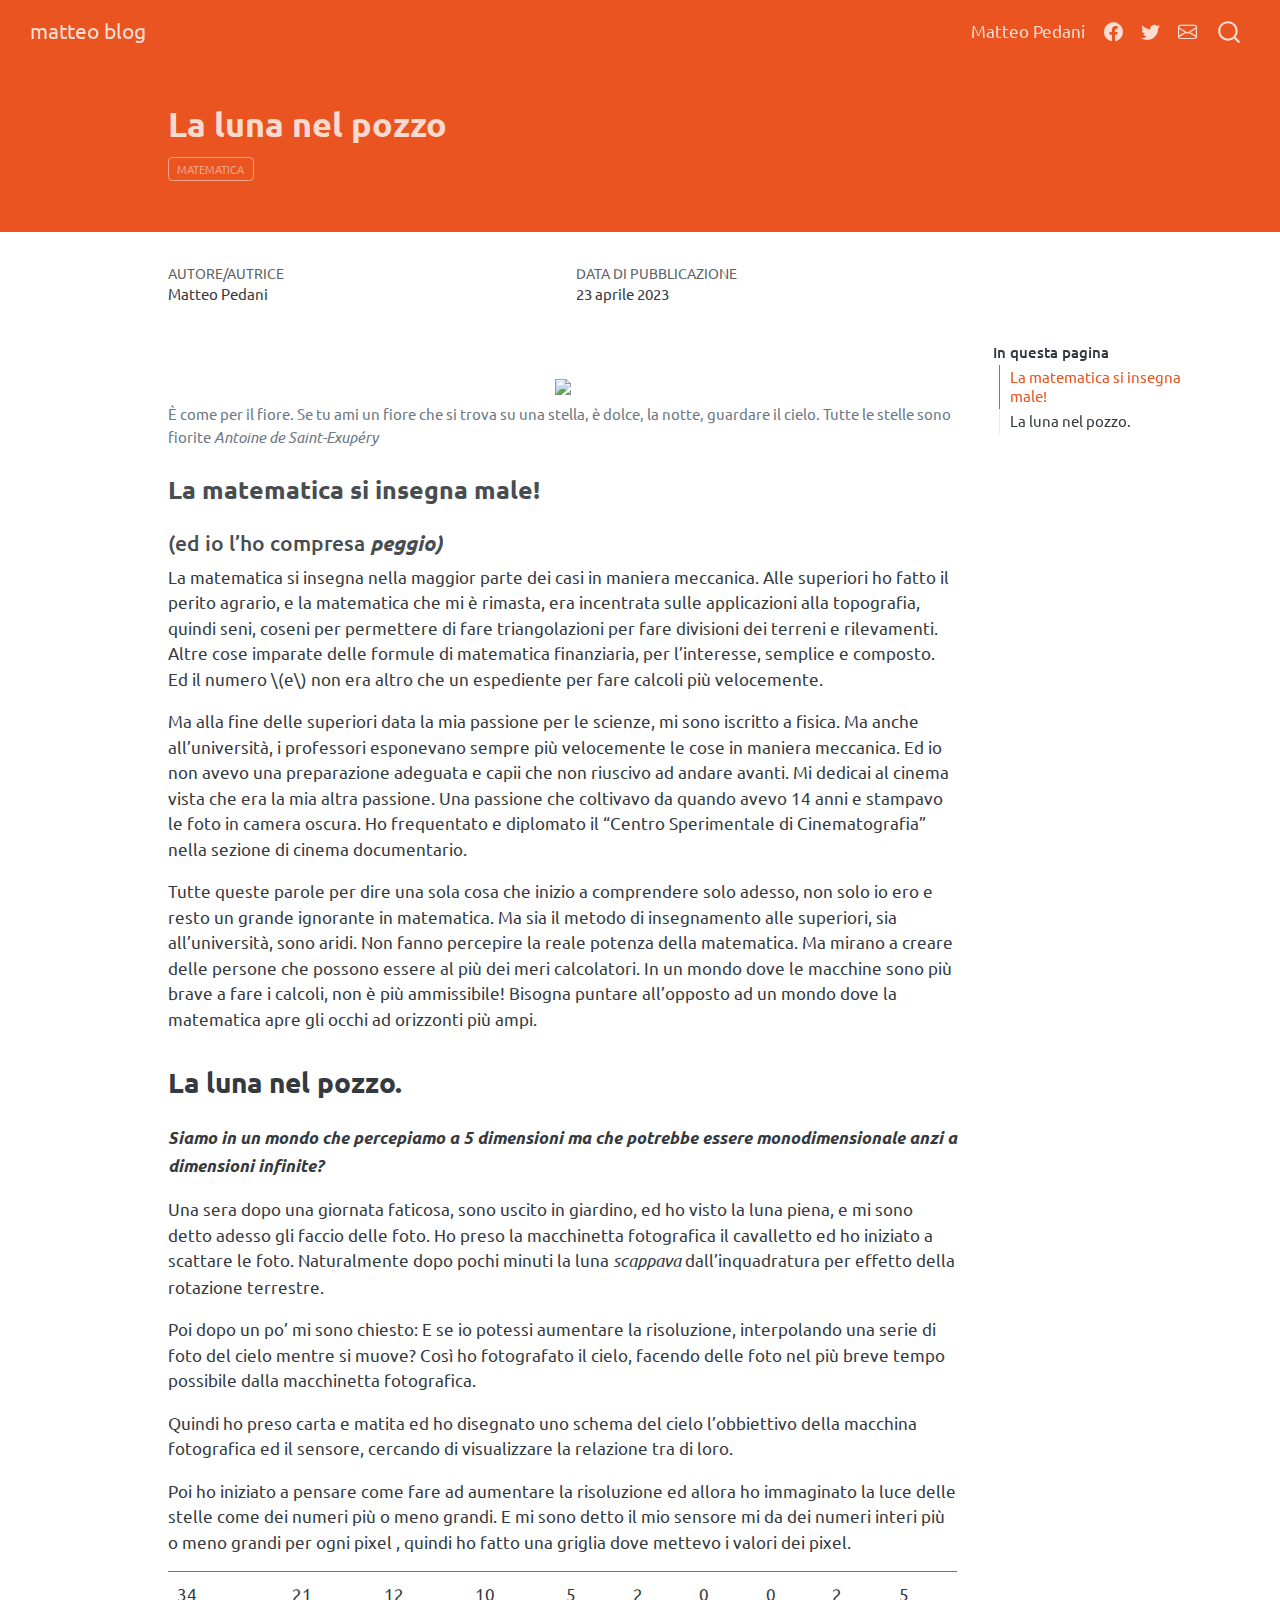
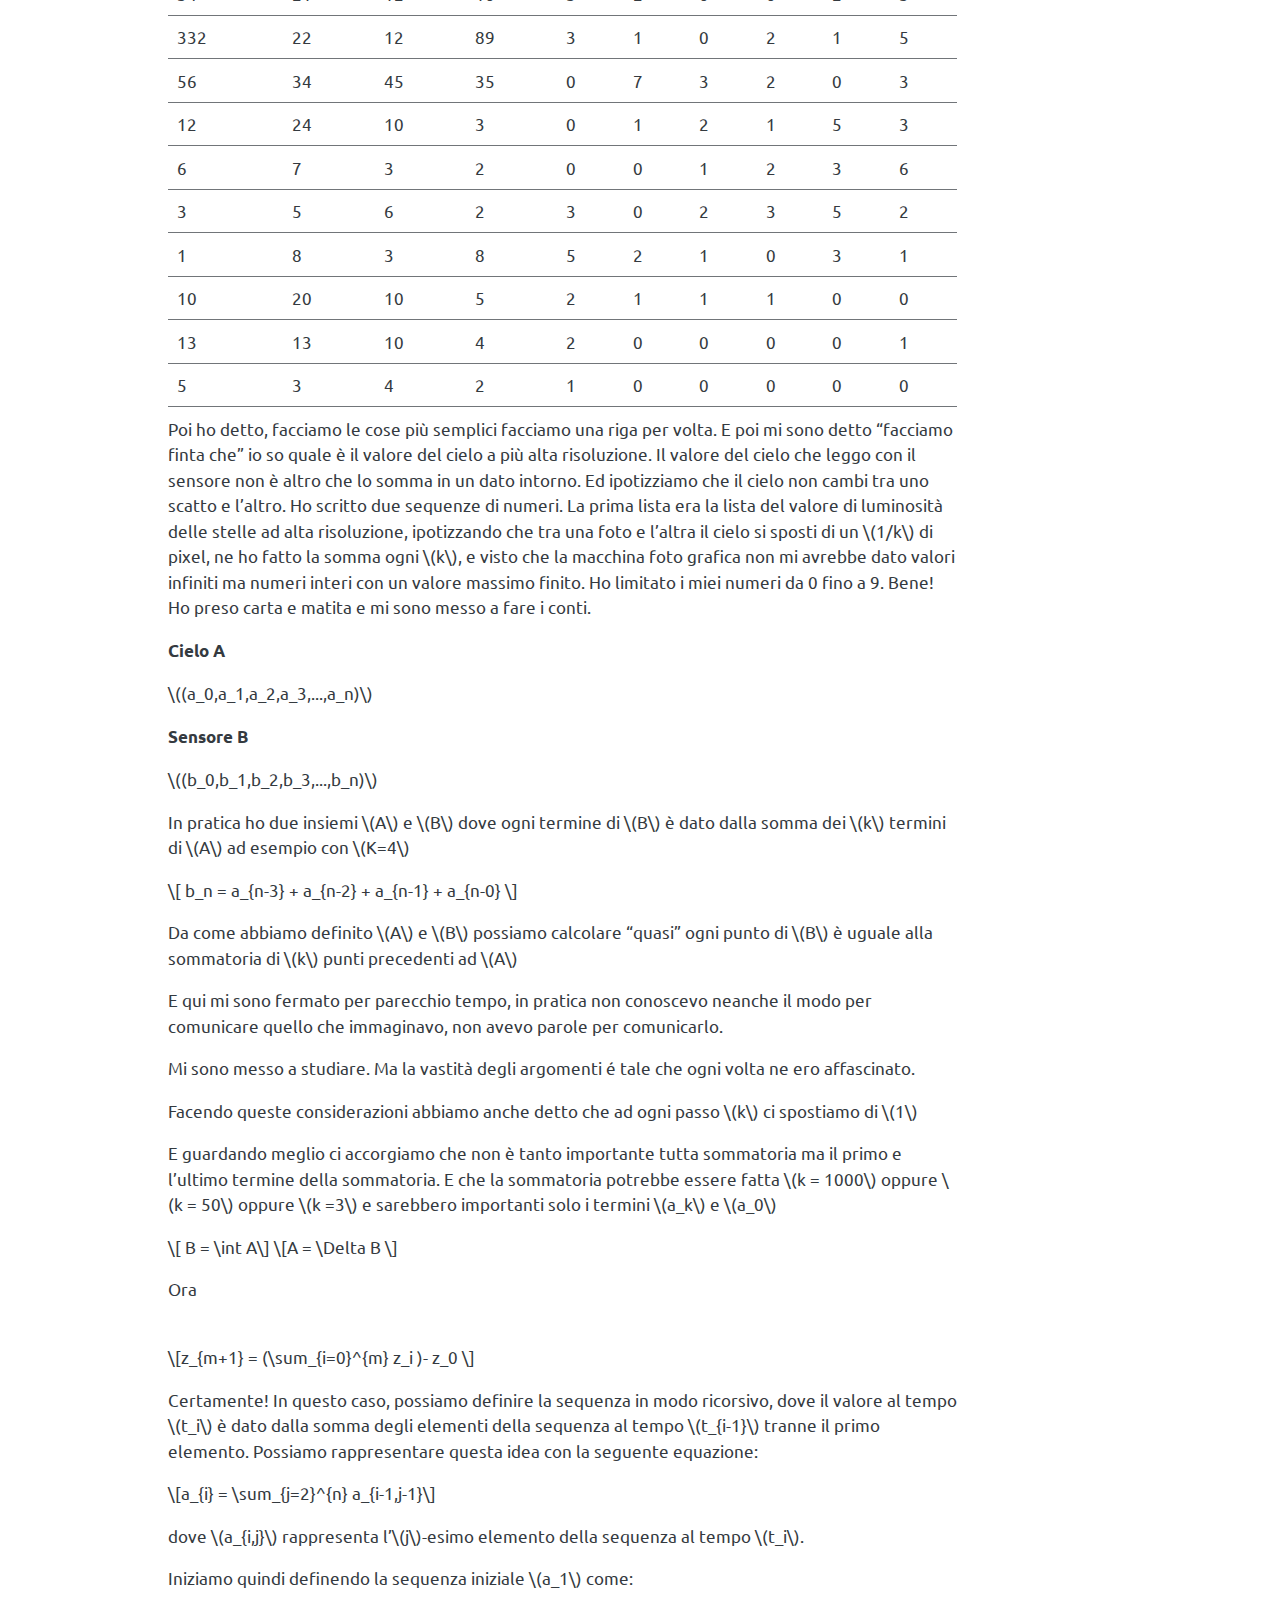
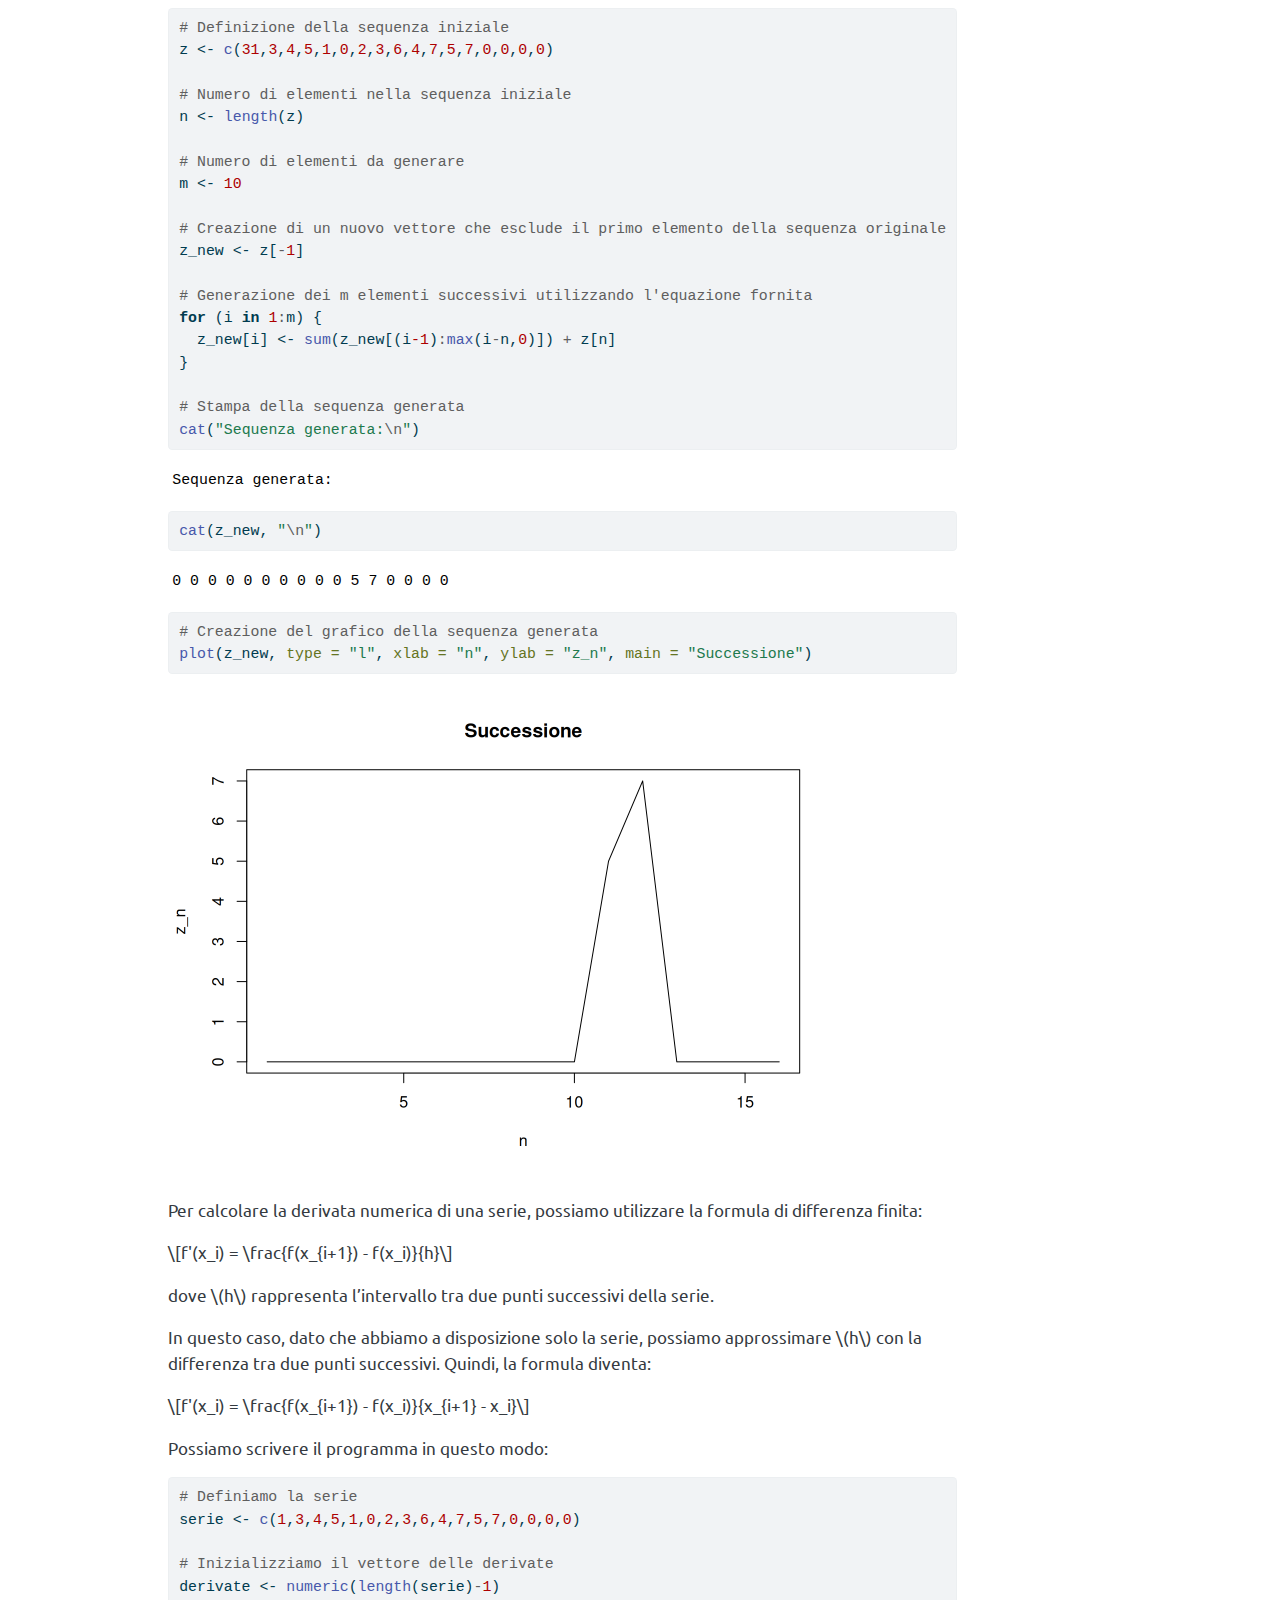
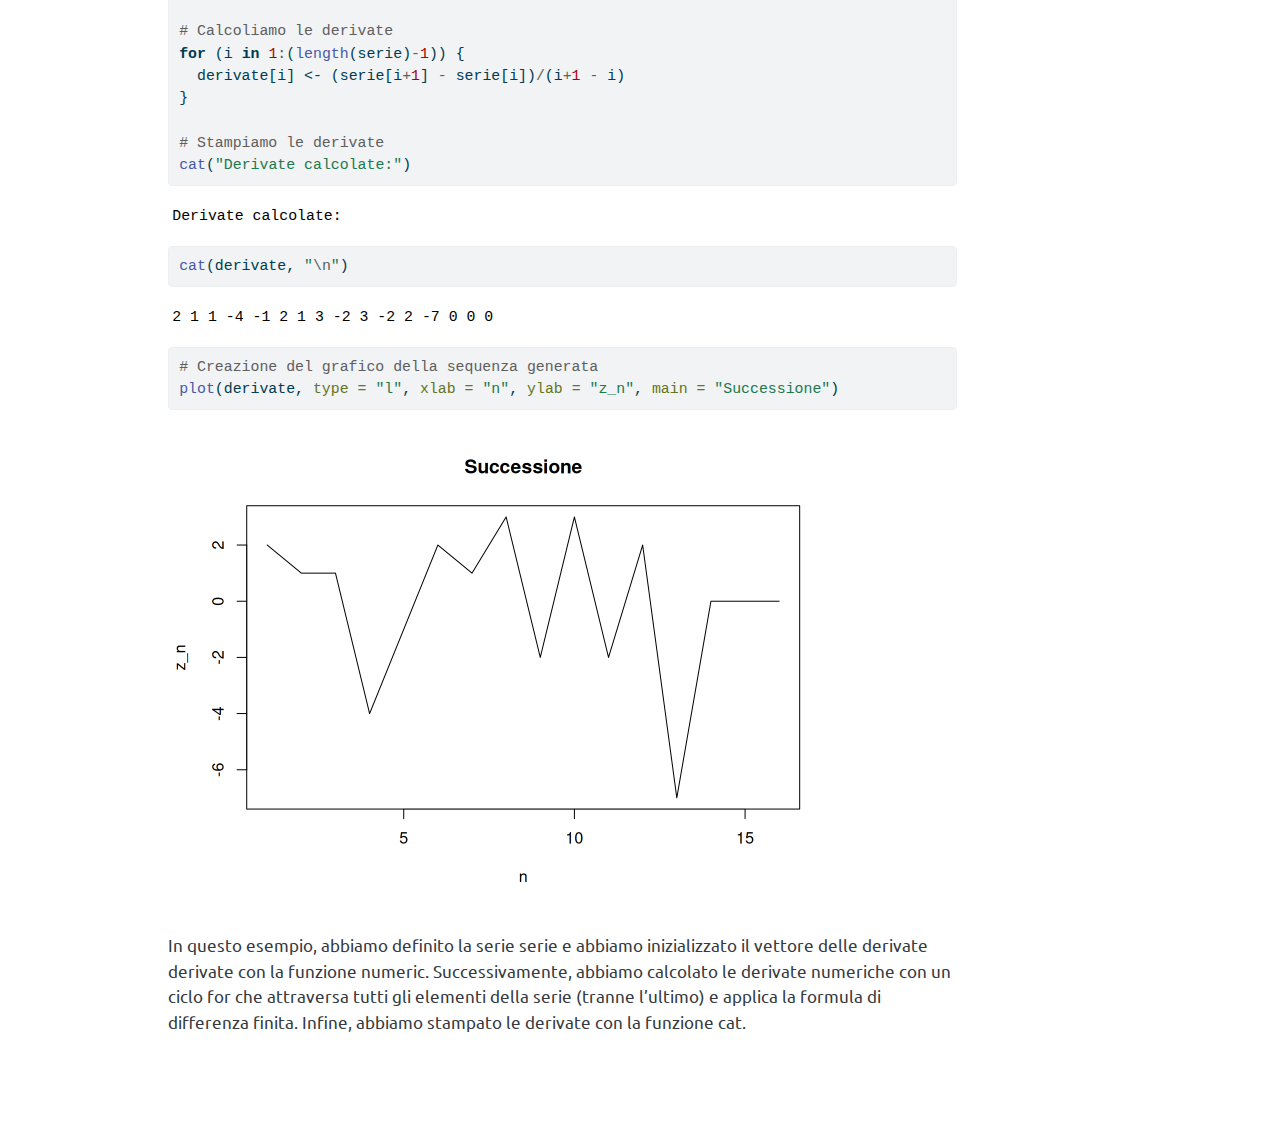
==== commit 306c48f6: "Aggiornamenti automatici" ====
--- a/docs/posts/luna/index.html
+++ b/docs/posts/luna/index.html
@@ -8,7 +8,7 @@
 
 <meta name="author" content="Matteo Pedani">
 
-<title>La luna – matteo blog</title>
+<title>La luna nel pozzo – matteo blog</title>
 <style>
 code{white-space: pre-wrap;}
 span.smallcaps{font-variant: small-caps;}
@@ -181,7 +181,7 @@
 <header id="title-block-header" class="quarto-title-block default page-columns page-full">
   <div class="quarto-title-banner page-columns page-full">
     <div class="quarto-title column-body">
-      <h1 class="title">La luna</h1>
+      <h1 class="title">La luna nel pozzo</h1>
                                 <div class="quarto-categories">
                 <div class="quarto-category">matematica</div>
               </div>
@@ -228,14 +228,16 @@
 </div>
 <section id="la-matematica-si-insegna-male" class="level3">
 <h3 data-anchor-id="la-matematica-si-insegna-male">La matematica si insegna male!</h3>
-<p>La matematica si insegna nella maggior parte dei casi in maniera meccanica.</p>
-<p>Alle superiori ho fatto il perito agrario, e la matematica che mi è rimasta, era incentrata sulle applicazioni alla topografia, quindi seni, coseni per permettere di fare tringolazioni per fare divisoni terreni e rilevamenti. Altre cose imparate delle formule di matematica finaziaria, per l’interesse, semplice e composto. Ed il numero <span class="math inline">\(e\)</span> non era altro che un espediente per fare calcoli più velocemente.</p>
-<p>Ma alla fine delle superiori data la mia passione per le scienze, mi sono iscritto a fisica. Ma anche all’università, i professori esponevano sempre più velocemente le cose in maniera meccanica. Ed ioc non avevo una preparazione adeguata e capii che non riuscivo ad andare avanti. Mi dedicai al cinema vista che era la mia altra passione. Una passione che coltivavo da quando avevo 14 anni e stampavo le foto in camera oscura. Ho frequentato e diplomato il “Centro Sperimentale di Cinematografia” nella sezione di cinema documentario.</p>
-<p>Tutte queste parole per dire una sola cosa che inizio a comprendere solo adesso, non solo io ero e resto un grande ignorante in matematica. Ma sia il metodo di insegnamento alle superiori, sia all’università, sono aridi, cioè non fanno percepire la reale potenza della matematica. Ma mirano a creare delle persone che possono essere al più dei meri calcolatori. In un mondo dove le macchine sono più brave a fare i calcoli, non è più ammissibile! bisogna puntare all’opposto ad un mondo dove la matematica apre gli occhi ad orizzonti più ampi.</p>
+<section id="ed-io-lho-compresa-peggio" class="level4">
+<h4 data-anchor-id="ed-io-lho-compresa-peggio">(ed io l’ho compresa <strong><em>peggio)</em></strong></h4>
+<p>La matematica si insegna nella maggior parte dei casi in maniera meccanica. Alle superiori ho fatto il perito agrario, e la matematica che mi è rimasta, era incentrata sulle applicazioni alla topografia, quindi seni, coseni per permettere di fare triangolazioni per fare divisioni dei terreni e rilevamenti. Altre cose imparate delle formule di matematica finanziaria, per l’interesse, semplice e composto. Ed il numero <span class="math inline">\(e\)</span> non era altro che un espediente per fare calcoli più velocemente.</p>
+<p>Ma alla fine delle superiori data la mia passione per le scienze, mi sono iscritto a fisica. Ma anche all’università, i professori esponevano sempre più velocemente le cose in maniera meccanica. Ed io non avevo una preparazione adeguata e capii che non riuscivo ad andare avanti. Mi dedicai al cinema vista che era la mia altra passione. Una passione che coltivavo da quando avevo 14 anni e stampavo le foto in camera oscura. Ho frequentato e diplomato il “Centro Sperimentale di Cinematografia” nella sezione di cinema documentario.</p>
+<p>Tutte queste parole per dire una sola cosa che inizio a comprendere solo adesso, non solo io ero e resto un grande ignorante in matematica. Ma sia il metodo di insegnamento alle superiori, sia all’università, sono aridi. Non fanno percepire la reale potenza della matematica. Ma mirano a creare delle persone che possono essere al più dei meri calcolatori. In un mondo dove le macchine sono più brave a fare i calcoli, non è più ammissibile! Bisogna puntare all’opposto ad un mondo dove la matematica apre gli occhi ad orizzonti più ampi.</p>
+</section>
 </section>
 <section id="la-luna-nel-pozzo." class="level2">
 <h2 data-anchor-id="la-luna-nel-pozzo.">La luna nel pozzo.</h2>
-<p><strong><em>Siamo in un mondo che percepiamo a 5 dimensioni ma che potrebbe essere monodimensionale</em></strong> <strong><em>anzi a dimensioni infinite.</em></strong></p>
+<p><strong><em>Siamo in un mondo che percepiamo a 5 dimensioni ma che potrebbe essere monodimensionale</em></strong> <strong><em>anzi a dimensioni infinite?</em></strong></p>
 <p>Una sera dopo una giornata faticosa, sono uscito in giardino, ed ho visto la luna piena, e mi sono detto adesso gli faccio delle foto. Ho preso la macchinetta fotografica il cavalletto ed ho iniziato a scattare le foto. Naturalmente dopo pochi minuti la luna <em>scappava</em> dall’inquadratura per effetto della rotazione terrestre.</p>
 <p>Poi dopo un po’ mi sono chiesto: E se io potessi aumentare la risoluzione, interpolando una serie di foto del cielo mentre si muove? Così ho fotografato il cielo, facendo delle foto nel più breve tempo possibile dalla macchinetta fotografica.</p>
 <p>Quindi ho preso carta e matita ed ho disegnato uno schema del cielo l’obbiettivo della macchina fotografica ed il sensore, cercando di visualizzare la relazione tra di loro.</p>
@@ -364,23 +366,19 @@
 </tr>
 </tbody>
 </table>
-<p>ma poi ho detto, facciamo le cose più semplici facciamo una riga per volta. E poi mi sono detto “facciamo finta che” io so quale è il valore del cielo a più alta risoluzione. Il valore del cielo che leggo con il sensore non è altro che lo somma in un dato intorno. Ed ipotizziamo che il cielo non cambi tra uno scatto e l’altro. Allora ho scritto due sequenze di numeri. La prima lista era la lista del valore di luminosità delle stelle ad alta risoluzione, ipotizzando che tra una foto e l’altra il cielo si sposti di un <span class="math inline">\(1/k\)</span> di pixel, ne ho fatto la somma ogni <span class="math inline">\(k\)</span>, e visto che la macchina foto grafica non mi avrebbe dato valori infiniti ma numeri interi con un valore massimo finito. Ho limitato i miei numeri da 0 fino a 9. Bene! Ho preso carta e matita e mi sono messo a fare i conti.</p>
+<p>Poi ho detto, facciamo le cose più semplici facciamo una riga per volta. E poi mi sono detto “facciamo finta che” io so quale è il valore del cielo a più alta risoluzione. Il valore del cielo che leggo con il sensore non è altro che lo somma in un dato intorno. Ed ipotizziamo che il cielo non cambi tra uno scatto e l’altro. Ho scritto due sequenze di numeri. La prima lista era la lista del valore di luminosità delle stelle ad alta risoluzione, ipotizzando che tra una foto e l’altra il cielo si sposti di un <span class="math inline">\(1/k\)</span> di pixel, ne ho fatto la somma ogni <span class="math inline">\(k\)</span>, e visto che la macchina foto grafica non mi avrebbe dato valori infiniti ma numeri interi con un valore massimo finito. Ho limitato i miei numeri da 0 fino a 9. Bene! Ho preso carta e matita e mi sono messo a fare i conti.</p>
 <p><strong>Cielo A</strong></p>
-<p><span class="math inline">\((1,3,4,5,1,0,2,3,6,4,7,5,7,0,,,)\)</span></p>
+<p><span class="math inline">\((a_0,a_1,a_2,a_3,...,a_n)\)</span></p>
 <p><strong>Sensore B</strong></p>
-<p><span class="math inline">\((13,13,10,8,6,11,15,20,22,23,19,12,7,0)\)</span></p>
+<p><span class="math inline">\((b_0,b_1,b_2,b_3,...,b_n)\)</span></p>
 <p>In pratica ho due insiemi <span class="math inline">\(A\)</span> e <span class="math inline">\(B\)</span> dove ogni termine di <span class="math inline">\(B\)</span> è dato dalla somma dei <span class="math inline">\(k\)</span> termini di <span class="math inline">\(A\)</span> ad esempio con <span class="math inline">\(K=4\)</span></p>
 <p><span class="math display">\[
 b_n = a_{n-3} + a_{n-2} + a_{n-1} + a_{n-0}
 \]</span></p>
-<p>cioè per k generico ogni termine <span class="math inline">\(b_n\)</span></p>
-<p><span class="math display">\[
-b_n = a_{n-k-1} + a_{n-k-2} + a_{n-k-3} + ... + a_{n-k-k}
-\]</span></p>
 <p>Da come abbiamo definito <span class="math inline">\(A\)</span> e <span class="math inline">\(B\)</span> possiamo calcolare “quasi” ogni punto di <span class="math inline">\(B\)</span> è uguale alla sommatoria di <span class="math inline">\(k\)</span> punti precedenti ad <span class="math inline">\(A\)</span></p>
 <p>E qui mi sono fermato per parecchio tempo, in pratica non conoscevo neanche il modo per comunicare quello che immaginavo, non avevo parole per comunicarlo.</p>
 <p>Mi sono messo a studiare. Ma la vastità degli argomenti é tale che ogni volta ne ero affascinato.</p>
-<p>Facendo queste considerazioni abbiamo anche detto che ad ogni passo <span class="math inline">\(t\)</span> ci spostiamo di <span class="math inline">\(1\)</span></p>
+<p>Facendo queste considerazioni abbiamo anche detto che ad ogni passo <span class="math inline">\(k\)</span> ci spostiamo di <span class="math inline">\(1\)</span></p>
 <p>E guardando meglio ci accorgiamo che non è tanto importante tutta sommatoria ma il primo e l’ultimo termine della sommatoria. E che la sommatoria potrebbe essere fatta <span class="math inline">\(k = 1000\)</span> oppure <span class="math inline">\(k = 50\)</span> oppure <span class="math inline">\(k =3\)</span> e sarebbero importanti solo i termini <span class="math inline">\(a_k\)</span> e <span class="math inline">\(a_0\)</span></p>
 <p><span class="math display">\[ B = \int A\]</span> <span class="math display">\[A = \Delta B \]</span></p>
 <p>Ora</p>
@@ -392,7 +390,7 @@
 <p>Iniziamo quindi definendo la sequenza iniziale <span class="math inline">\(a_1\)</span> come:</p>
 <div class="cell">
 <div class="sourceCode cell-code" id="cb1"><pre class="sourceCode r code-with-copy"><code class="sourceCode r"><span id="cb1-1"><a href="#cb1-1" aria-hidden="true" tabindex="-1"></a><span class="co"># Definizione della sequenza iniziale</span></span>
-<span id="cb1-2"><a href="#cb1-2" aria-hidden="true" tabindex="-1"></a>z <span class="ot">&lt;-</span> <span class="fu">c</span>(<span class="dv">3</span>,<span class="dv">6</span>,<span class="dv">7</span>,<span class="dv">9</span>,<span class="dv">2</span>)</span>
+<span id="cb1-2"><a href="#cb1-2" aria-hidden="true" tabindex="-1"></a>z <span class="ot">&lt;-</span> <span class="fu">c</span>(<span class="dv">31</span>,<span class="dv">3</span>,<span class="dv">4</span>,<span class="dv">5</span>,<span class="dv">1</span>,<span class="dv">0</span>,<span class="dv">2</span>,<span class="dv">3</span>,<span class="dv">6</span>,<span class="dv">4</span>,<span class="dv">7</span>,<span class="dv">5</span>,<span class="dv">7</span>,<span class="dv">0</span>,<span class="dv">0</span>,<span class="dv">0</span>,<span class="dv">0</span>)</span>
 <span id="cb1-3"><a href="#cb1-3" aria-hidden="true" tabindex="-1"></a></span>
 <span id="cb1-4"><a href="#cb1-4" aria-hidden="true" tabindex="-1"></a><span class="co"># Numero di elementi nella sequenza iniziale</span></span>
 <span id="cb1-5"><a href="#cb1-5" aria-hidden="true" tabindex="-1"></a>n <span class="ot">&lt;-</span> <span class="fu">length</span>(z)</span>
@@ -415,7 +413,7 @@
 </div>
 <div class="sourceCode cell-code" id="cb3"><pre class="sourceCode r code-with-copy"><code class="sourceCode r"><span id="cb3-1"><a href="#cb3-1" aria-hidden="true" tabindex="-1"></a><span class="fu">cat</span>(z_new, <span class="st">"</span><span class="sc">\n</span><span class="st">"</span>)</span></code><button title="Copia negli appunti" class="code-copy-button"><i class="bi"></i></button></pre></div>
 <div class="cell-output cell-output-stdout">
-<pre><code>2 4 8 16 32 64 126 248 488 960 </code></pre>
+<pre><code>0 0 0 0 0 0 0 0 0 0 5 7 0 0 0 0 </code></pre>
 </div>
 <div class="sourceCode cell-code" id="cb5"><pre class="sourceCode r code-with-copy"><code class="sourceCode r"><span id="cb5-1"><a href="#cb5-1" aria-hidden="true" tabindex="-1"></a><span class="co"># Creazione del grafico della sequenza generata</span></span>
 <span id="cb5-2"><a href="#cb5-2" aria-hidden="true" tabindex="-1"></a><span class="fu">plot</span>(z_new, <span class="at">type =</span> <span class="st">"l"</span>, <span class="at">xlab =</span> <span class="st">"n"</span>, <span class="at">ylab =</span> <span class="st">"z_n"</span>, <span class="at">main =</span> <span class="st">"Successione"</span>)</span></code><button title="Copia negli appunti" class="code-copy-button"><i class="bi"></i></button></pre></div>
@@ -435,7 +433,7 @@
 <p>Possiamo scrivere il programma in questo modo:</p>
 <div class="cell">
 <div class="sourceCode cell-code" id="cb6"><pre class="sourceCode r code-with-copy"><code class="sourceCode r"><span id="cb6-1"><a href="#cb6-1" aria-hidden="true" tabindex="-1"></a><span class="co"># Definiamo la serie</span></span>
-<span id="cb6-2"><a href="#cb6-2" aria-hidden="true" tabindex="-1"></a>serie <span class="ot">&lt;-</span> <span class="fu">c</span>(<span class="dv">2</span>, <span class="dv">4</span>, <span class="dv">8</span>, <span class="dv">16</span>, <span class="dv">32</span>)</span>
+<span id="cb6-2"><a href="#cb6-2" aria-hidden="true" tabindex="-1"></a>serie <span class="ot">&lt;-</span> <span class="fu">c</span>(<span class="dv">1</span>,<span class="dv">3</span>,<span class="dv">4</span>,<span class="dv">5</span>,<span class="dv">1</span>,<span class="dv">0</span>,<span class="dv">2</span>,<span class="dv">3</span>,<span class="dv">6</span>,<span class="dv">4</span>,<span class="dv">7</span>,<span class="dv">5</span>,<span class="dv">7</span>,<span class="dv">0</span>,<span class="dv">0</span>,<span class="dv">0</span>,<span class="dv">0</span>)</span>
 <span id="cb6-3"><a href="#cb6-3" aria-hidden="true" tabindex="-1"></a></span>
 <span id="cb6-4"><a href="#cb6-4" aria-hidden="true" tabindex="-1"></a><span class="co"># Inizializziamo il vettore delle derivate</span></span>
 <span id="cb6-5"><a href="#cb6-5" aria-hidden="true" tabindex="-1"></a>derivate <span class="ot">&lt;-</span> <span class="fu">numeric</span>(<span class="fu">length</span>(serie)<span class="sc">-</span><span class="dv">1</span>)</span>
@@ -452,7 +450,7 @@
 </div>
 <div class="sourceCode cell-code" id="cb8"><pre class="sourceCode r code-with-copy"><code class="sourceCode r"><span id="cb8-1"><a href="#cb8-1" aria-hidden="true" tabindex="-1"></a><span class="fu">cat</span>(derivate, <span class="st">"</span><span class="sc">\n</span><span class="st">"</span>)</span></code><button title="Copia negli appunti" class="code-copy-button"><i class="bi"></i></button></pre></div>
 <div class="cell-output cell-output-stdout">
-<pre><code>2 4 8 16 </code></pre>
+<pre><code>2 1 1 -4 -1 2 1 3 -2 3 -2 2 -7 0 0 0 </code></pre>
 </div>
 <div class="sourceCode cell-code" id="cb10"><pre class="sourceCode r code-with-copy"><code class="sourceCode r"><span id="cb10-1"><a href="#cb10-1" aria-hidden="true" tabindex="-1"></a><span class="co"># Creazione del grafico della sequenza generata</span></span>
 <span id="cb10-2"><a href="#cb10-2" aria-hidden="true" tabindex="-1"></a><span class="fu">plot</span>(derivate, <span class="at">type =</span> <span class="st">"l"</span>, <span class="at">xlab =</span> <span class="st">"n"</span>, <span class="at">ylab =</span> <span class="st">"z_n"</span>, <span class="at">main =</span> <span class="st">"Successione"</span>)</span></code><button title="Copia negli appunti" class="code-copy-button"><i class="bi"></i></button></pre></div>
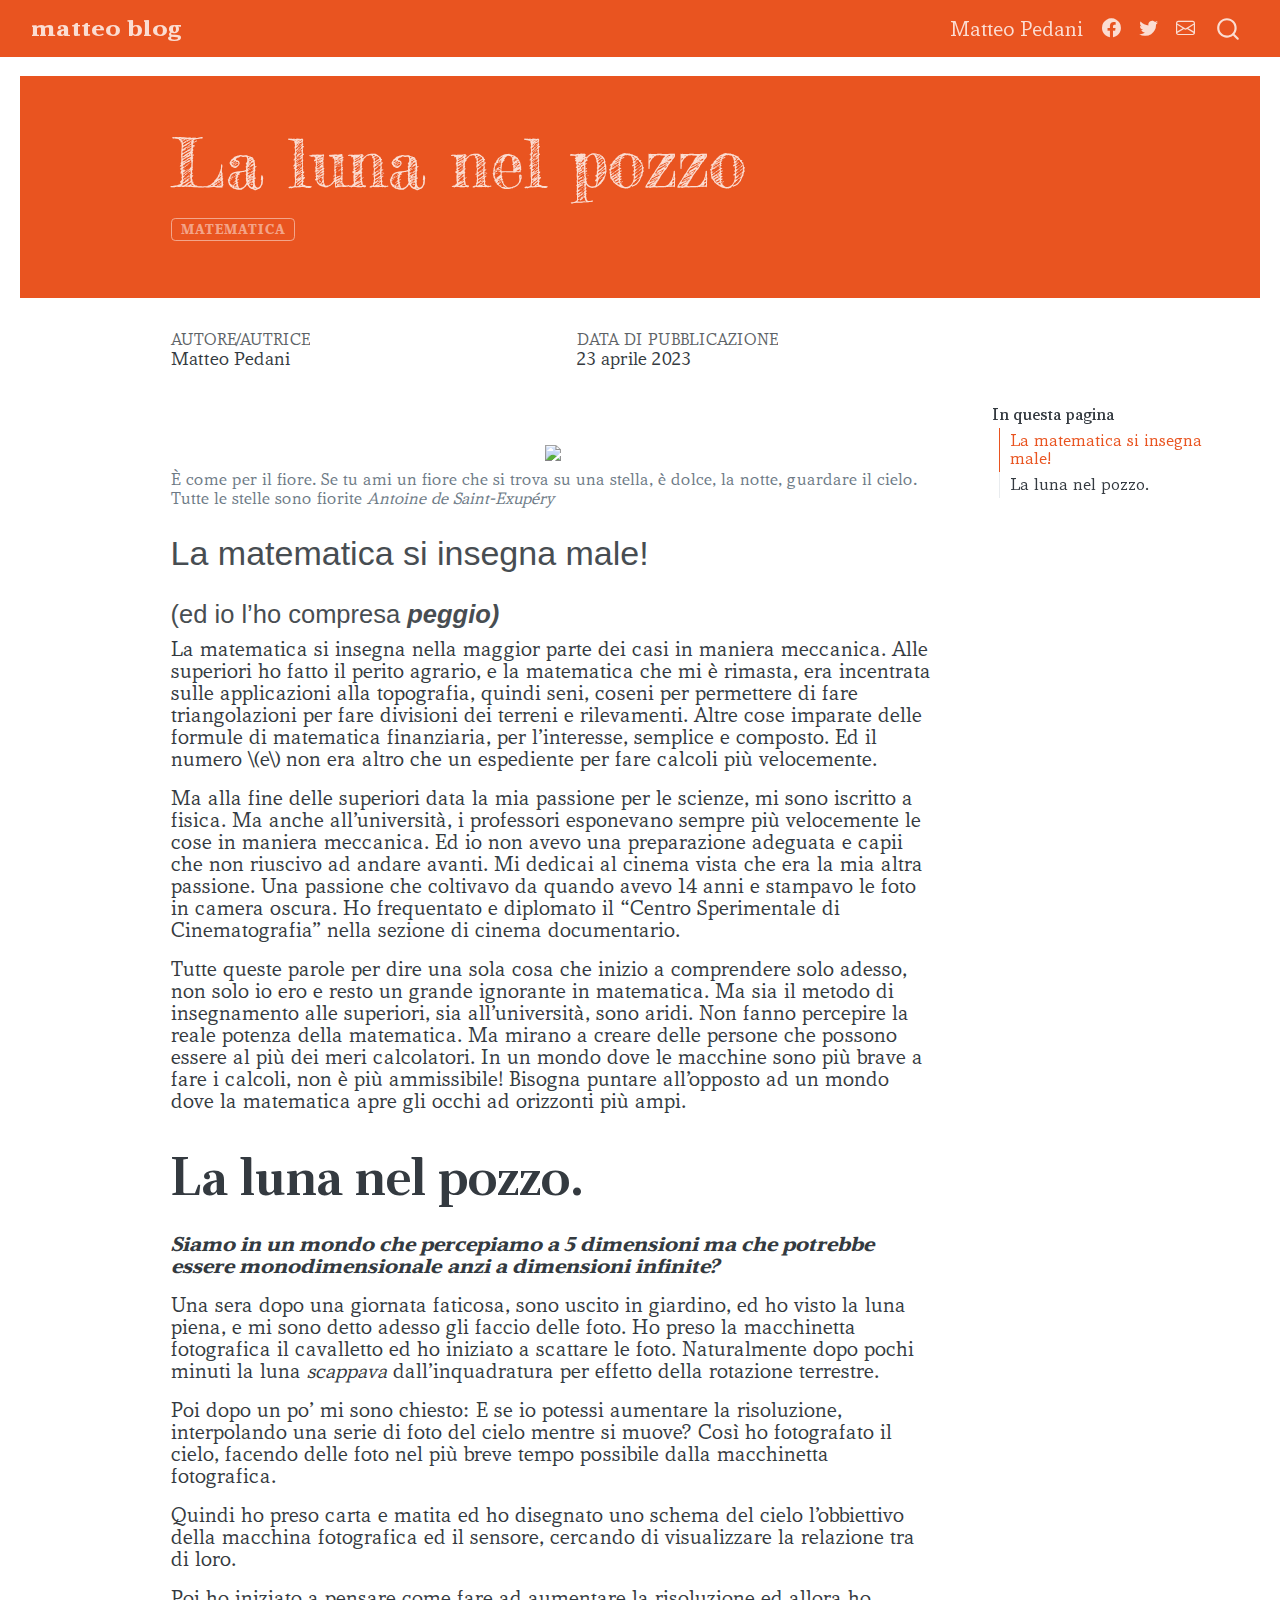
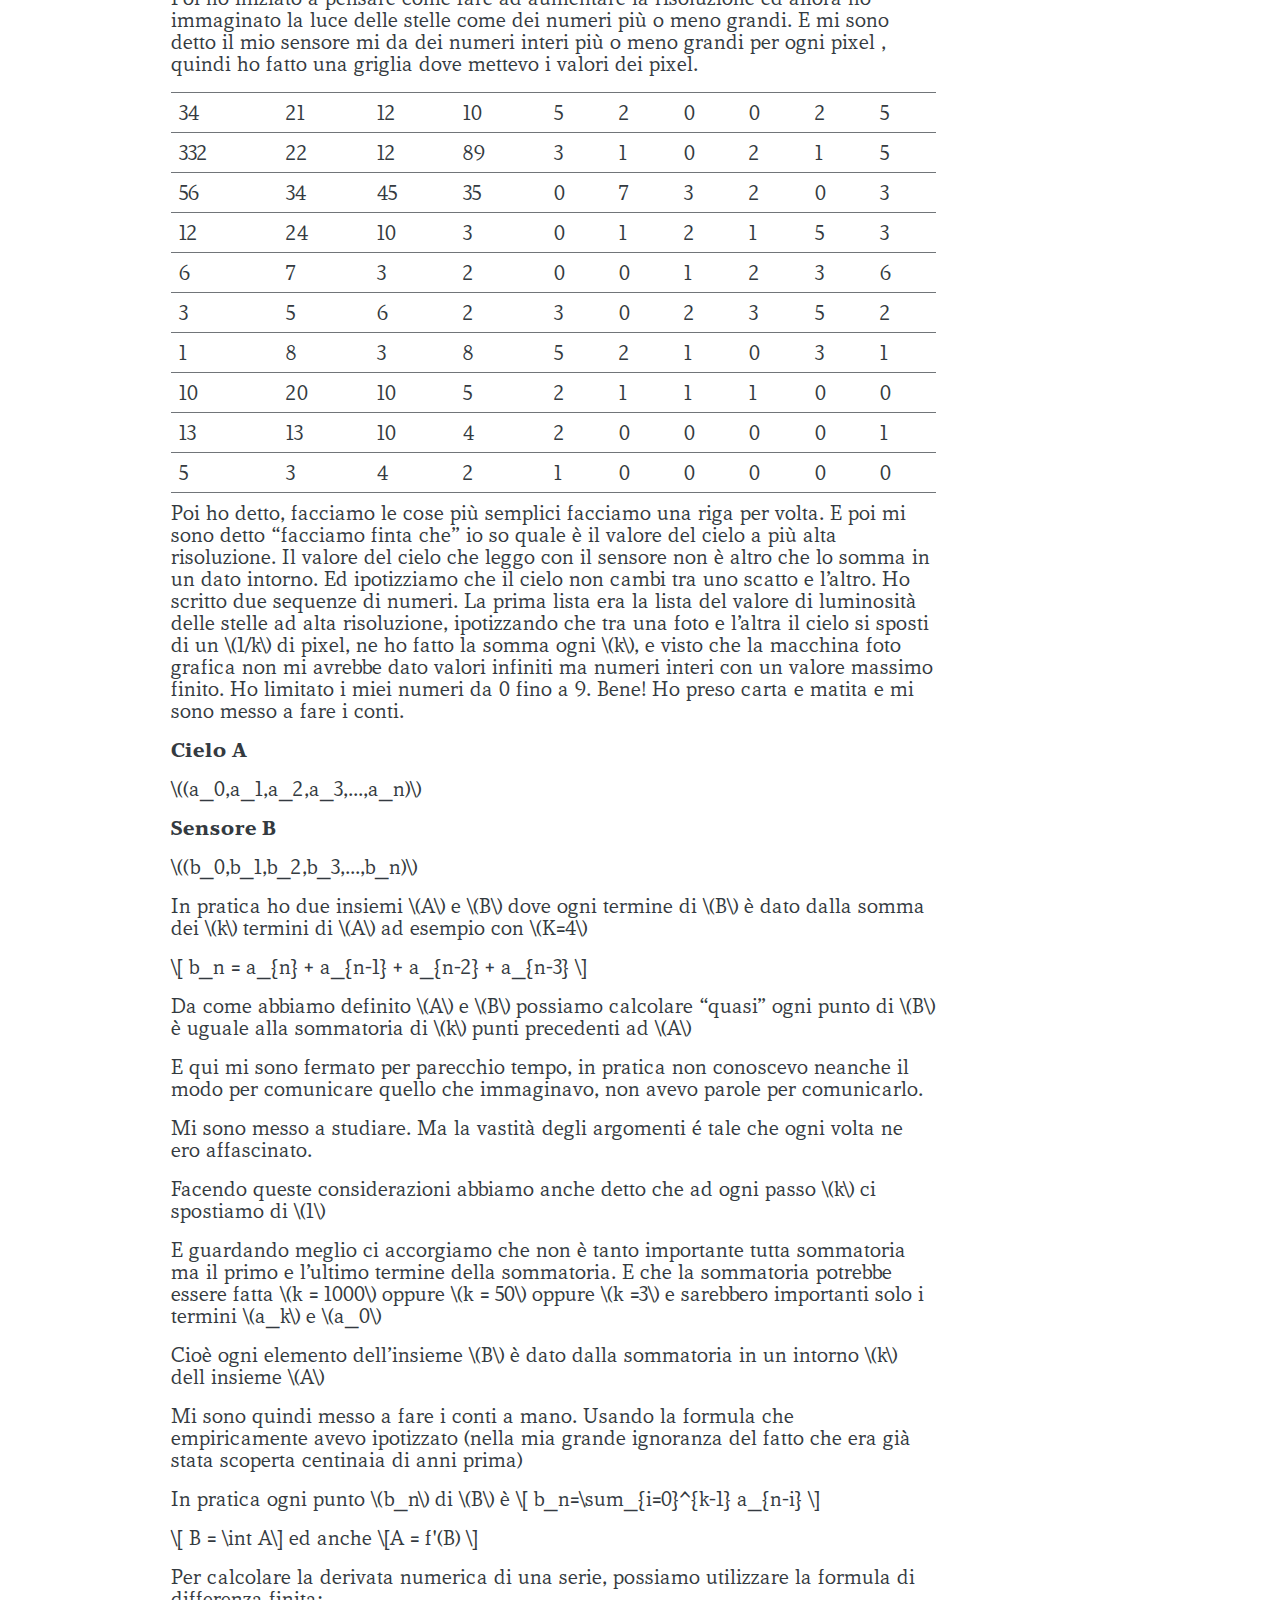
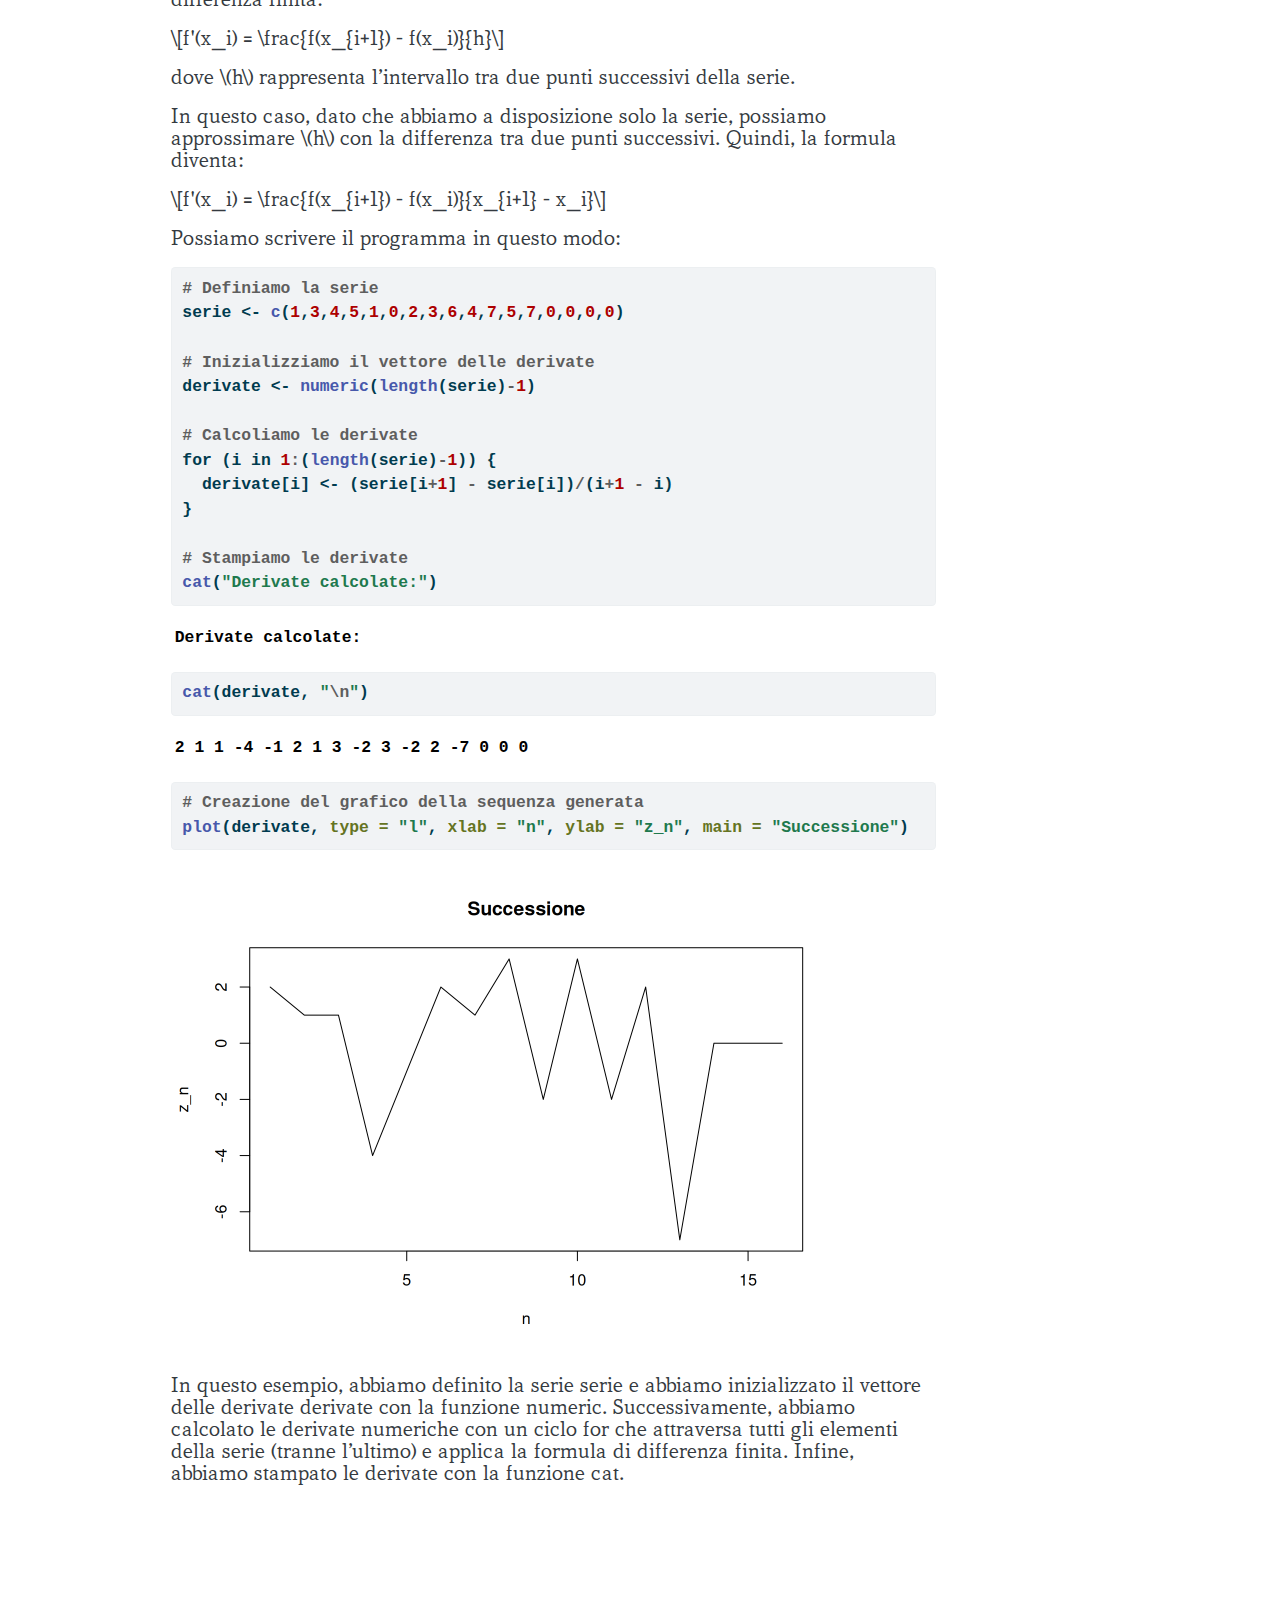
==== commit 71d4de84: "Aggiornamenti automatici" ====
--- a/docs/posts/luna/index.html
+++ b/docs/posts/luna/index.html
@@ -72,7 +72,7 @@
 <link href="../../site_libs/quarto-html/quarto-syntax-highlighting-07ba0ad10f5680c660e360ac31d2f3b6.css" rel="stylesheet" id="quarto-text-highlighting-styles">
 <script src="../../site_libs/bootstrap/bootstrap.min.js"></script>
 <link href="../../site_libs/bootstrap/bootstrap-icons.css" rel="stylesheet">
-<link href="../../site_libs/bootstrap/bootstrap-d31d694cb709649955545caf9c546a08.min.css" rel="stylesheet" append-hash="true" id="quarto-bootstrap" data-mode="light">
+<link href="../../site_libs/bootstrap/bootstrap-c3c3727669ac38c8163e8e2e178b0a81.min.css" rel="stylesheet" append-hash="true" id="quarto-bootstrap" data-mode="light">
 <script id="quarto-search-options" type="application/json">{
   "location": "navbar",
   "copy-button": false,
@@ -373,58 +373,18 @@
 <p><span class="math inline">\((b_0,b_1,b_2,b_3,...,b_n)\)</span></p>
 <p>In pratica ho due insiemi <span class="math inline">\(A\)</span> e <span class="math inline">\(B\)</span> dove ogni termine di <span class="math inline">\(B\)</span> è dato dalla somma dei <span class="math inline">\(k\)</span> termini di <span class="math inline">\(A\)</span> ad esempio con <span class="math inline">\(K=4\)</span></p>
 <p><span class="math display">\[
-b_n = a_{n-3} + a_{n-2} + a_{n-1} + a_{n-0}
+b_n = a_{n} + a_{n-1} + a_{n-2} + a_{n-3}
 \]</span></p>
 <p>Da come abbiamo definito <span class="math inline">\(A\)</span> e <span class="math inline">\(B\)</span> possiamo calcolare “quasi” ogni punto di <span class="math inline">\(B\)</span> è uguale alla sommatoria di <span class="math inline">\(k\)</span> punti precedenti ad <span class="math inline">\(A\)</span></p>
 <p>E qui mi sono fermato per parecchio tempo, in pratica non conoscevo neanche il modo per comunicare quello che immaginavo, non avevo parole per comunicarlo.</p>
 <p>Mi sono messo a studiare. Ma la vastità degli argomenti é tale che ogni volta ne ero affascinato.</p>
 <p>Facendo queste considerazioni abbiamo anche detto che ad ogni passo <span class="math inline">\(k\)</span> ci spostiamo di <span class="math inline">\(1\)</span></p>
 <p>E guardando meglio ci accorgiamo che non è tanto importante tutta sommatoria ma il primo e l’ultimo termine della sommatoria. E che la sommatoria potrebbe essere fatta <span class="math inline">\(k = 1000\)</span> oppure <span class="math inline">\(k = 50\)</span> oppure <span class="math inline">\(k =3\)</span> e sarebbero importanti solo i termini <span class="math inline">\(a_k\)</span> e <span class="math inline">\(a_0\)</span></p>
-<p><span class="math display">\[ B = \int A\]</span> <span class="math display">\[A = \Delta B \]</span></p>
-<p>Ora</p>
-<p><br>
-<span class="math display">\[z_{m+1} = (\sum_{i=0}^{m} z_i )- z_0 \]</span></p>
-<p>Certamente! In questo caso, possiamo definire la sequenza in modo ricorsivo, dove il valore al tempo <span class="math inline">\(t_i\)</span> è dato dalla somma degli elementi della sequenza al tempo <span class="math inline">\(t_{i-1}\)</span> tranne il primo elemento. Possiamo rappresentare questa idea con la seguente equazione:</p>
-<p><span class="math display">\[a_{i} = \sum_{j=2}^{n} a_{i-1,j-1}\]</span></p>
-<p>dove <span class="math inline">\(a_{i,j}\)</span> rappresenta l’<span class="math inline">\(j\)</span>-esimo elemento della sequenza al tempo <span class="math inline">\(t_i\)</span>.</p>
-<p>Iniziamo quindi definendo la sequenza iniziale <span class="math inline">\(a_1\)</span> come:</p>
-<div class="cell">
-<div class="sourceCode cell-code" id="cb1"><pre class="sourceCode r code-with-copy"><code class="sourceCode r"><span id="cb1-1"><a href="#cb1-1" aria-hidden="true" tabindex="-1"></a><span class="co"># Definizione della sequenza iniziale</span></span>
-<span id="cb1-2"><a href="#cb1-2" aria-hidden="true" tabindex="-1"></a>z <span class="ot">&lt;-</span> <span class="fu">c</span>(<span class="dv">31</span>,<span class="dv">3</span>,<span class="dv">4</span>,<span class="dv">5</span>,<span class="dv">1</span>,<span class="dv">0</span>,<span class="dv">2</span>,<span class="dv">3</span>,<span class="dv">6</span>,<span class="dv">4</span>,<span class="dv">7</span>,<span class="dv">5</span>,<span class="dv">7</span>,<span class="dv">0</span>,<span class="dv">0</span>,<span class="dv">0</span>,<span class="dv">0</span>)</span>
-<span id="cb1-3"><a href="#cb1-3" aria-hidden="true" tabindex="-1"></a></span>
-<span id="cb1-4"><a href="#cb1-4" aria-hidden="true" tabindex="-1"></a><span class="co"># Numero di elementi nella sequenza iniziale</span></span>
-<span id="cb1-5"><a href="#cb1-5" aria-hidden="true" tabindex="-1"></a>n <span class="ot">&lt;-</span> <span class="fu">length</span>(z)</span>
-<span id="cb1-6"><a href="#cb1-6" aria-hidden="true" tabindex="-1"></a></span>
-<span id="cb1-7"><a href="#cb1-7" aria-hidden="true" tabindex="-1"></a><span class="co"># Numero di elementi da generare</span></span>
-<span id="cb1-8"><a href="#cb1-8" aria-hidden="true" tabindex="-1"></a>m <span class="ot">&lt;-</span> <span class="dv">10</span></span>
-<span id="cb1-9"><a href="#cb1-9" aria-hidden="true" tabindex="-1"></a></span>
-<span id="cb1-10"><a href="#cb1-10" aria-hidden="true" tabindex="-1"></a><span class="co"># Creazione di un nuovo vettore che esclude il primo elemento della sequenza originale</span></span>
-<span id="cb1-11"><a href="#cb1-11" aria-hidden="true" tabindex="-1"></a>z_new <span class="ot">&lt;-</span> z[<span class="sc">-</span><span class="dv">1</span>]</span>
-<span id="cb1-12"><a href="#cb1-12" aria-hidden="true" tabindex="-1"></a></span>
-<span id="cb1-13"><a href="#cb1-13" aria-hidden="true" tabindex="-1"></a><span class="co"># Generazione dei m elementi successivi utilizzando l'equazione fornita</span></span>
-<span id="cb1-14"><a href="#cb1-14" aria-hidden="true" tabindex="-1"></a><span class="cf">for</span> (i <span class="cf">in</span> <span class="dv">1</span><span class="sc">:</span>m) {</span>
-<span id="cb1-15"><a href="#cb1-15" aria-hidden="true" tabindex="-1"></a>  z_new[i] <span class="ot">&lt;-</span> <span class="fu">sum</span>(z_new[(i<span class="dv">-1</span>)<span class="sc">:</span><span class="fu">max</span>(i<span class="sc">-</span>n,<span class="dv">0</span>)]) <span class="sc">+</span> z[n]</span>
-<span id="cb1-16"><a href="#cb1-16" aria-hidden="true" tabindex="-1"></a>}</span>
-<span id="cb1-17"><a href="#cb1-17" aria-hidden="true" tabindex="-1"></a></span>
-<span id="cb1-18"><a href="#cb1-18" aria-hidden="true" tabindex="-1"></a><span class="co"># Stampa della sequenza generata</span></span>
-<span id="cb1-19"><a href="#cb1-19" aria-hidden="true" tabindex="-1"></a><span class="fu">cat</span>(<span class="st">"Sequenza generata:</span><span class="sc">\n</span><span class="st">"</span>)</span></code><button title="Copia negli appunti" class="code-copy-button"><i class="bi"></i></button></pre></div>
-<div class="cell-output cell-output-stdout">
-<pre><code>Sequenza generata:</code></pre>
-</div>
-<div class="sourceCode cell-code" id="cb3"><pre class="sourceCode r code-with-copy"><code class="sourceCode r"><span id="cb3-1"><a href="#cb3-1" aria-hidden="true" tabindex="-1"></a><span class="fu">cat</span>(z_new, <span class="st">"</span><span class="sc">\n</span><span class="st">"</span>)</span></code><button title="Copia negli appunti" class="code-copy-button"><i class="bi"></i></button></pre></div>
-<div class="cell-output cell-output-stdout">
-<pre><code>0 0 0 0 0 0 0 0 0 0 5 7 0 0 0 0 </code></pre>
-</div>
-<div class="sourceCode cell-code" id="cb5"><pre class="sourceCode r code-with-copy"><code class="sourceCode r"><span id="cb5-1"><a href="#cb5-1" aria-hidden="true" tabindex="-1"></a><span class="co"># Creazione del grafico della sequenza generata</span></span>
-<span id="cb5-2"><a href="#cb5-2" aria-hidden="true" tabindex="-1"></a><span class="fu">plot</span>(z_new, <span class="at">type =</span> <span class="st">"l"</span>, <span class="at">xlab =</span> <span class="st">"n"</span>, <span class="at">ylab =</span> <span class="st">"z_n"</span>, <span class="at">main =</span> <span class="st">"Successione"</span>)</span></code><button title="Copia negli appunti" class="code-copy-button"><i class="bi"></i></button></pre></div>
-<div class="cell-output-display">
-<div>
-<figure class="figure">
-<p><img src="index_files/figure-html/unnamed-chunk-1-1.png" class="img-fluid figure-img" width="672"></p>
-</figure>
-</div>
-</div>
-</div>
+<p>Cioè ogni elemento dell’insieme <span class="math inline">\(B\)</span> è dato dalla sommatoria in un intorno <span class="math inline">\(k\)</span> dell insieme <span class="math inline">\(A\)</span></p>
+<p>Mi sono quindi messo a fare i conti a mano. Usando la formula che empiricamente avevo ipotizzato (nella mia grande ignoranza del fatto che era già stata scoperta centinaia di anni prima)</p>
+<p>In pratica ogni punto <span class="math inline">\(b_n\)</span> di <span class="math inline">\(B\)</span> è <span class="math display">\[ b_n=\sum_{i=0}^{k-1} a_{n-i}
+\]</span></p>
+<p><span class="math display">\[ B = \int A\]</span> ed anche <span class="math display">\[A =  f'(B) \]</span></p>
 <p>Per calcolare la derivata numerica di una serie, possiamo utilizzare la formula di differenza finita:</p>
 <p><span class="math display">\[f'(x_i) = \frac{f(x_{i+1}) - f(x_i)}{h}\]</span></p>
 <p>dove <span class="math inline">\(h\)</span> rappresenta l’intervallo tra due punti successivi della serie.</p>
@@ -432,32 +392,32 @@
 <p><span class="math display">\[f'(x_i) = \frac{f(x_{i+1}) - f(x_i)}{x_{i+1} - x_i}\]</span></p>
 <p>Possiamo scrivere il programma in questo modo:</p>
 <div class="cell">
-<div class="sourceCode cell-code" id="cb6"><pre class="sourceCode r code-with-copy"><code class="sourceCode r"><span id="cb6-1"><a href="#cb6-1" aria-hidden="true" tabindex="-1"></a><span class="co"># Definiamo la serie</span></span>
-<span id="cb6-2"><a href="#cb6-2" aria-hidden="true" tabindex="-1"></a>serie <span class="ot">&lt;-</span> <span class="fu">c</span>(<span class="dv">1</span>,<span class="dv">3</span>,<span class="dv">4</span>,<span class="dv">5</span>,<span class="dv">1</span>,<span class="dv">0</span>,<span class="dv">2</span>,<span class="dv">3</span>,<span class="dv">6</span>,<span class="dv">4</span>,<span class="dv">7</span>,<span class="dv">5</span>,<span class="dv">7</span>,<span class="dv">0</span>,<span class="dv">0</span>,<span class="dv">0</span>,<span class="dv">0</span>)</span>
-<span id="cb6-3"><a href="#cb6-3" aria-hidden="true" tabindex="-1"></a></span>
-<span id="cb6-4"><a href="#cb6-4" aria-hidden="true" tabindex="-1"></a><span class="co"># Inizializziamo il vettore delle derivate</span></span>
-<span id="cb6-5"><a href="#cb6-5" aria-hidden="true" tabindex="-1"></a>derivate <span class="ot">&lt;-</span> <span class="fu">numeric</span>(<span class="fu">length</span>(serie)<span class="sc">-</span><span class="dv">1</span>)</span>
-<span id="cb6-6"><a href="#cb6-6" aria-hidden="true" tabindex="-1"></a></span>
-<span id="cb6-7"><a href="#cb6-7" aria-hidden="true" tabindex="-1"></a><span class="co"># Calcoliamo le derivate</span></span>
-<span id="cb6-8"><a href="#cb6-8" aria-hidden="true" tabindex="-1"></a><span class="cf">for</span> (i <span class="cf">in</span> <span class="dv">1</span><span class="sc">:</span>(<span class="fu">length</span>(serie)<span class="sc">-</span><span class="dv">1</span>)) {</span>
-<span id="cb6-9"><a href="#cb6-9" aria-hidden="true" tabindex="-1"></a>  derivate[i] <span class="ot">&lt;-</span> (serie[i<span class="sc">+</span><span class="dv">1</span>] <span class="sc">-</span> serie[i])<span class="sc">/</span>(i<span class="sc">+</span><span class="dv">1</span> <span class="sc">-</span> i)</span>
-<span id="cb6-10"><a href="#cb6-10" aria-hidden="true" tabindex="-1"></a>}</span>
-<span id="cb6-11"><a href="#cb6-11" aria-hidden="true" tabindex="-1"></a></span>
-<span id="cb6-12"><a href="#cb6-12" aria-hidden="true" tabindex="-1"></a><span class="co"># Stampiamo le derivate</span></span>
-<span id="cb6-13"><a href="#cb6-13" aria-hidden="true" tabindex="-1"></a><span class="fu">cat</span>(<span class="st">"Derivate calcolate:"</span>)</span></code><button title="Copia negli appunti" class="code-copy-button"><i class="bi"></i></button></pre></div>
+<div class="sourceCode cell-code" id="cb1"><pre class="sourceCode r code-with-copy"><code class="sourceCode r"><span id="cb1-1"><a href="#cb1-1" aria-hidden="true" tabindex="-1"></a><span class="co"># Definiamo la serie</span></span>
+<span id="cb1-2"><a href="#cb1-2" aria-hidden="true" tabindex="-1"></a>serie <span class="ot">&lt;-</span> <span class="fu">c</span>(<span class="dv">1</span>,<span class="dv">3</span>,<span class="dv">4</span>,<span class="dv">5</span>,<span class="dv">1</span>,<span class="dv">0</span>,<span class="dv">2</span>,<span class="dv">3</span>,<span class="dv">6</span>,<span class="dv">4</span>,<span class="dv">7</span>,<span class="dv">5</span>,<span class="dv">7</span>,<span class="dv">0</span>,<span class="dv">0</span>,<span class="dv">0</span>,<span class="dv">0</span>)</span>
+<span id="cb1-3"><a href="#cb1-3" aria-hidden="true" tabindex="-1"></a></span>
+<span id="cb1-4"><a href="#cb1-4" aria-hidden="true" tabindex="-1"></a><span class="co"># Inizializziamo il vettore delle derivate</span></span>
+<span id="cb1-5"><a href="#cb1-5" aria-hidden="true" tabindex="-1"></a>derivate <span class="ot">&lt;-</span> <span class="fu">numeric</span>(<span class="fu">length</span>(serie)<span class="sc">-</span><span class="dv">1</span>)</span>
+<span id="cb1-6"><a href="#cb1-6" aria-hidden="true" tabindex="-1"></a></span>
+<span id="cb1-7"><a href="#cb1-7" aria-hidden="true" tabindex="-1"></a><span class="co"># Calcoliamo le derivate</span></span>
+<span id="cb1-8"><a href="#cb1-8" aria-hidden="true" tabindex="-1"></a><span class="cf">for</span> (i <span class="cf">in</span> <span class="dv">1</span><span class="sc">:</span>(<span class="fu">length</span>(serie)<span class="sc">-</span><span class="dv">1</span>)) {</span>
+<span id="cb1-9"><a href="#cb1-9" aria-hidden="true" tabindex="-1"></a>  derivate[i] <span class="ot">&lt;-</span> (serie[i<span class="sc">+</span><span class="dv">1</span>] <span class="sc">-</span> serie[i])<span class="sc">/</span>(i<span class="sc">+</span><span class="dv">1</span> <span class="sc">-</span> i)</span>
+<span id="cb1-10"><a href="#cb1-10" aria-hidden="true" tabindex="-1"></a>}</span>
+<span id="cb1-11"><a href="#cb1-11" aria-hidden="true" tabindex="-1"></a></span>
+<span id="cb1-12"><a href="#cb1-12" aria-hidden="true" tabindex="-1"></a><span class="co"># Stampiamo le derivate</span></span>
+<span id="cb1-13"><a href="#cb1-13" aria-hidden="true" tabindex="-1"></a><span class="fu">cat</span>(<span class="st">"Derivate calcolate:"</span>)</span></code><button title="Copia negli appunti" class="code-copy-button"><i class="bi"></i></button></pre></div>
 <div class="cell-output cell-output-stdout">
 <pre><code>Derivate calcolate:</code></pre>
 </div>
-<div class="sourceCode cell-code" id="cb8"><pre class="sourceCode r code-with-copy"><code class="sourceCode r"><span id="cb8-1"><a href="#cb8-1" aria-hidden="true" tabindex="-1"></a><span class="fu">cat</span>(derivate, <span class="st">"</span><span class="sc">\n</span><span class="st">"</span>)</span></code><button title="Copia negli appunti" class="code-copy-button"><i class="bi"></i></button></pre></div>
+<div class="sourceCode cell-code" id="cb3"><pre class="sourceCode r code-with-copy"><code class="sourceCode r"><span id="cb3-1"><a href="#cb3-1" aria-hidden="true" tabindex="-1"></a><span class="fu">cat</span>(derivate, <span class="st">"</span><span class="sc">\n</span><span class="st">"</span>)</span></code><button title="Copia negli appunti" class="code-copy-button"><i class="bi"></i></button></pre></div>
 <div class="cell-output cell-output-stdout">
 <pre><code>2 1 1 -4 -1 2 1 3 -2 3 -2 2 -7 0 0 0 </code></pre>
 </div>
-<div class="sourceCode cell-code" id="cb10"><pre class="sourceCode r code-with-copy"><code class="sourceCode r"><span id="cb10-1"><a href="#cb10-1" aria-hidden="true" tabindex="-1"></a><span class="co"># Creazione del grafico della sequenza generata</span></span>
-<span id="cb10-2"><a href="#cb10-2" aria-hidden="true" tabindex="-1"></a><span class="fu">plot</span>(derivate, <span class="at">type =</span> <span class="st">"l"</span>, <span class="at">xlab =</span> <span class="st">"n"</span>, <span class="at">ylab =</span> <span class="st">"z_n"</span>, <span class="at">main =</span> <span class="st">"Successione"</span>)</span></code><button title="Copia negli appunti" class="code-copy-button"><i class="bi"></i></button></pre></div>
+<div class="sourceCode cell-code" id="cb5"><pre class="sourceCode r code-with-copy"><code class="sourceCode r"><span id="cb5-1"><a href="#cb5-1" aria-hidden="true" tabindex="-1"></a><span class="co"># Creazione del grafico della sequenza generata</span></span>
+<span id="cb5-2"><a href="#cb5-2" aria-hidden="true" tabindex="-1"></a><span class="fu">plot</span>(derivate, <span class="at">type =</span> <span class="st">"l"</span>, <span class="at">xlab =</span> <span class="st">"n"</span>, <span class="at">ylab =</span> <span class="st">"z_n"</span>, <span class="at">main =</span> <span class="st">"Successione"</span>)</span></code><button title="Copia negli appunti" class="code-copy-button"><i class="bi"></i></button></pre></div>
 <div class="cell-output-display">
 <div>
 <figure class="figure">
-<p><img src="index_files/figure-html/unnamed-chunk-2-1.png" class="img-fluid figure-img" width="672"></p>
+<p><img src="index_files/figure-html/unnamed-chunk-1-1.png" class="img-fluid figure-img" width="672"></p>
 </figure>
 </div>
 </div>
